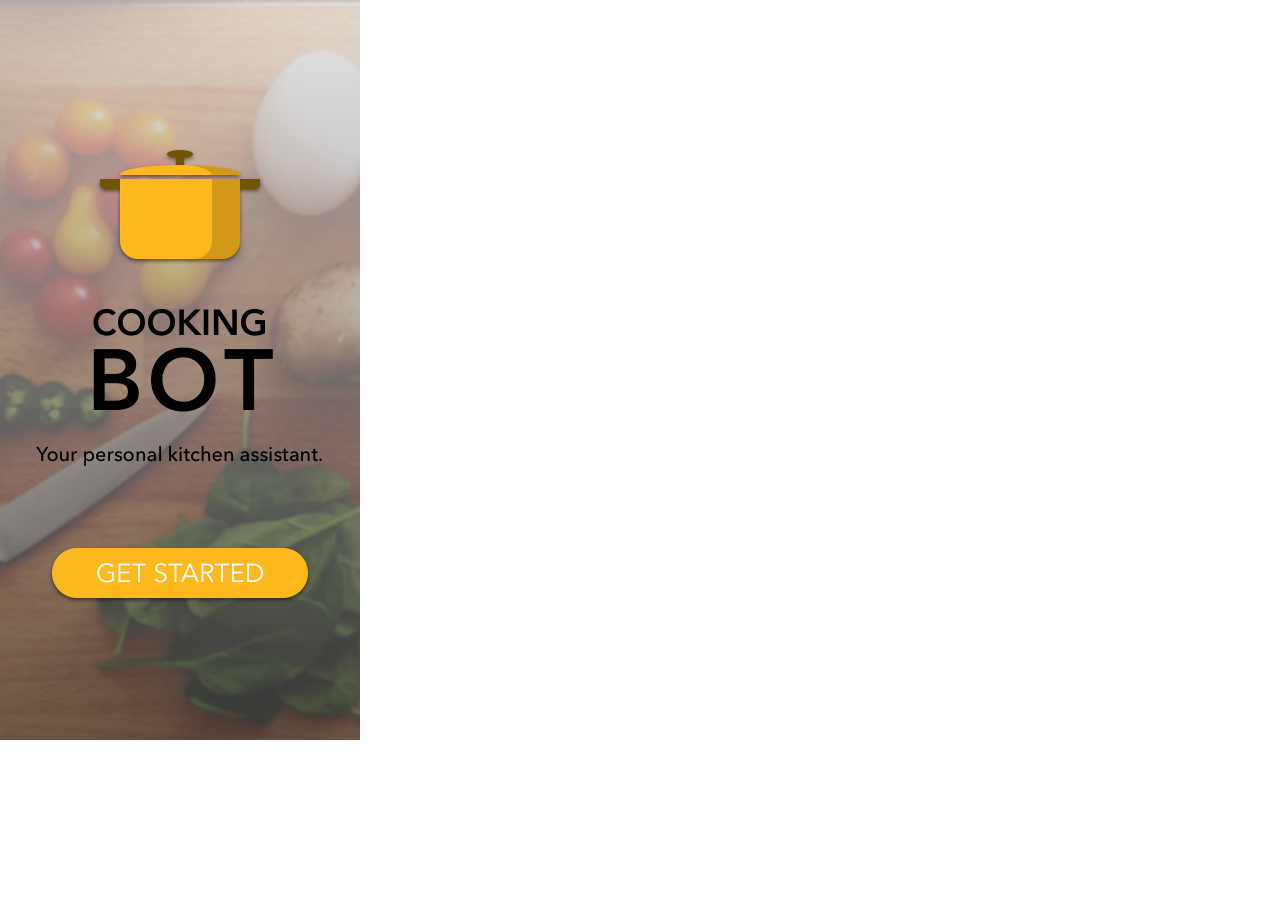
==== index.html @ 0295850c "nr2" ====
<html>
	<head>
		<link href='css/styles.css' rel='stylesheet'>
	</head>
	<body>
		<div class="contentSplashscreen">
            <div class="paddingSplashscreen">
                <a href="pages/chat.html"><div class="button" style="height: 50px;"></div></a>
            </div>
        </div>
	</body>
</html>
---- css/styles.css ----
body {
    margin: 0px;
}

.contentSplashscreen {
    width: 360px;
    height: 740px;
    background-image: url("../images/Splashscreen.png");
    background-size: 360px, 740px;
}

.paddingSplashscreen {
    padding-top: 550px;
    margin-left: 50px;
    margin-right: 50px;
}

.contentChat{
    width: 360px;
    height: 60px;
    background-size: 360px, 740px;
}

.chat {
    position: fixed;
    width: 360px;
    height: 600px;
}

.paddingChat {
    padding-top: 10px;
    padding-left: 310px;
    background-image: url("../images/Header.png");
    background-size: 360px, auto;
}

.contentProfile {
    width: 360px;
    height: 795px;
    background-image: url("../images/Profile.png");
    background-size: 360px, 740px;
}

.paddingProfileBack {
    padding-top: 10px;
    padding-left: 310px;
}

.paddingProfileFridge {
    padding-top: 675px;
}

.contentFridge {
   width: 360px;
    height: 1522px;
    background-image: url("../images/Fridge.png");
    background-size: 360px, 740px;    
}
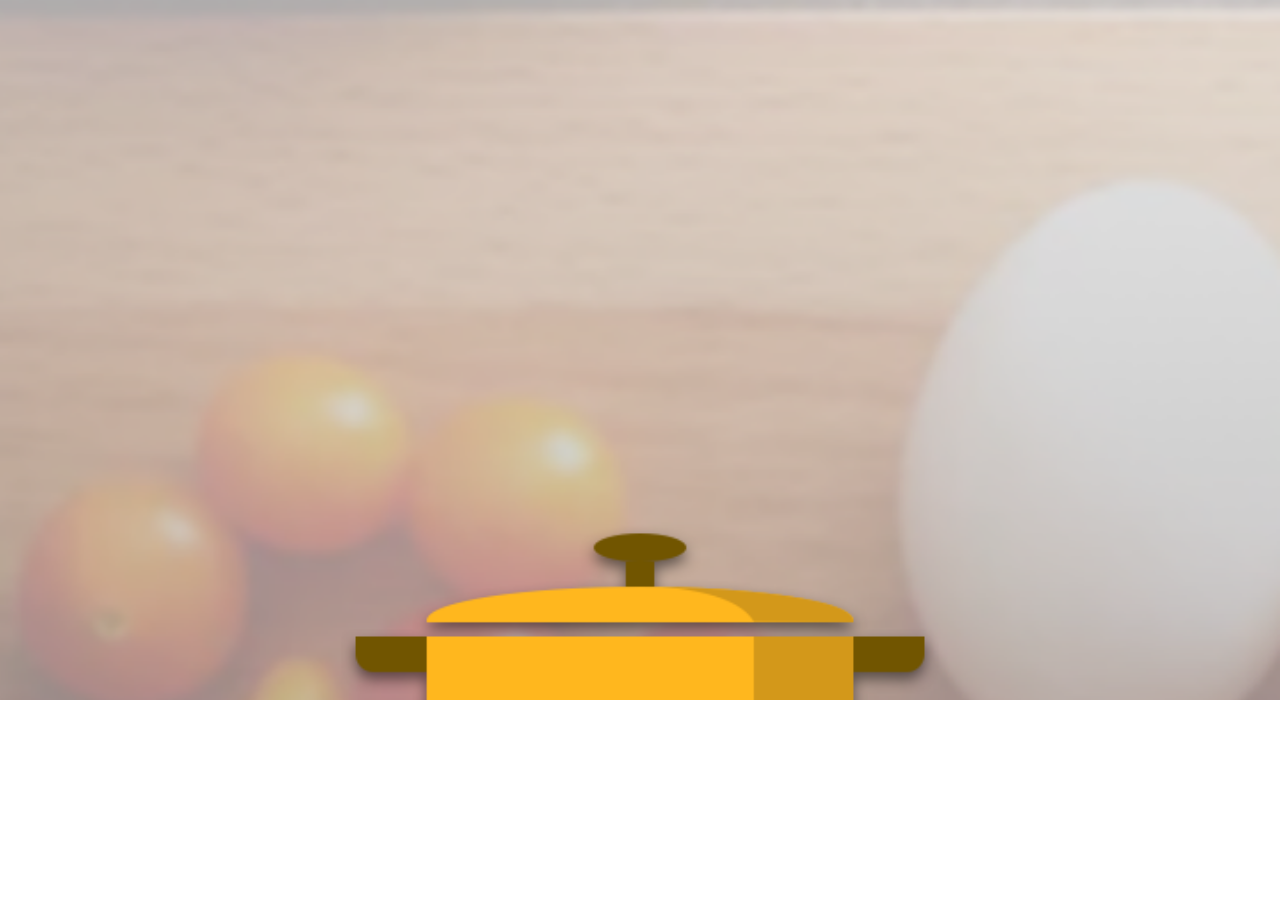
==== commit 1eaba40e: "23.01. 1" ====
--- a/index.html
+++ b/index.html
@@ -5,7 +5,7 @@
 	<body>
 		<div class="contentSplashscreen">
             <div class="paddingSplashscreen">
-                <a href="pages/chat.html"><div class="button" style="height: 50px;"></div></a>
+                <a href="pages/chat.html"><div class="button" style="height: 60px;"></div></a>
             </div>
         </div>
 	</body>
--- a/css/styles.css
+++ b/css/styles.css
@@ -3,14 +3,14 @@
 }
 
 .contentSplashscreen {
-    width: 360px;
-    height: 740px;
+    width: 100%;
+    height: 700px;
     background-image: url("../images/Splashscreen.png");
-    background-size: 360px, 740px;
+    background-size: cover;
 }
 
 .paddingSplashscreen {
-    padding-top: 550px;
+    padding-top: 620px;
     margin-left: 50px;
     margin-right: 50px;
 }
@@ -21,24 +21,18 @@
     background-size: 360px, 740px;
 }
 
-.chat {
-    position: fixed;
-    width: 360px;
-    height: 600px;
-}
-
 .paddingChat {
     padding-top: 10px;
     padding-left: 310px;
     background-image: url("../images/Header.png");
-    background-size: 360px, auto;
+    background-size: cover;
 }
 
 .contentProfile {
-    width: 360px;
-    height: 795px;
+    width: 100%;
+    height: 1220px;
     background-image: url("../images/Profile.png");
-    background-size: 360px, 740px;
+    background-size: cover;
 }
 
 .paddingProfileBack {
@@ -47,12 +41,12 @@
 }
 
 .paddingProfileFridge {
-    padding-top: 675px;
+    padding-top: 1055px;
 }
 
 .contentFridge {
-   width: 360px;
-    height: 1522px;
+   width: 100%;
+    height: 2015px;
     background-image: url("../images/Fridge.png");
-    background-size: 360px, 740px;    
+    background-size: cover;    
 }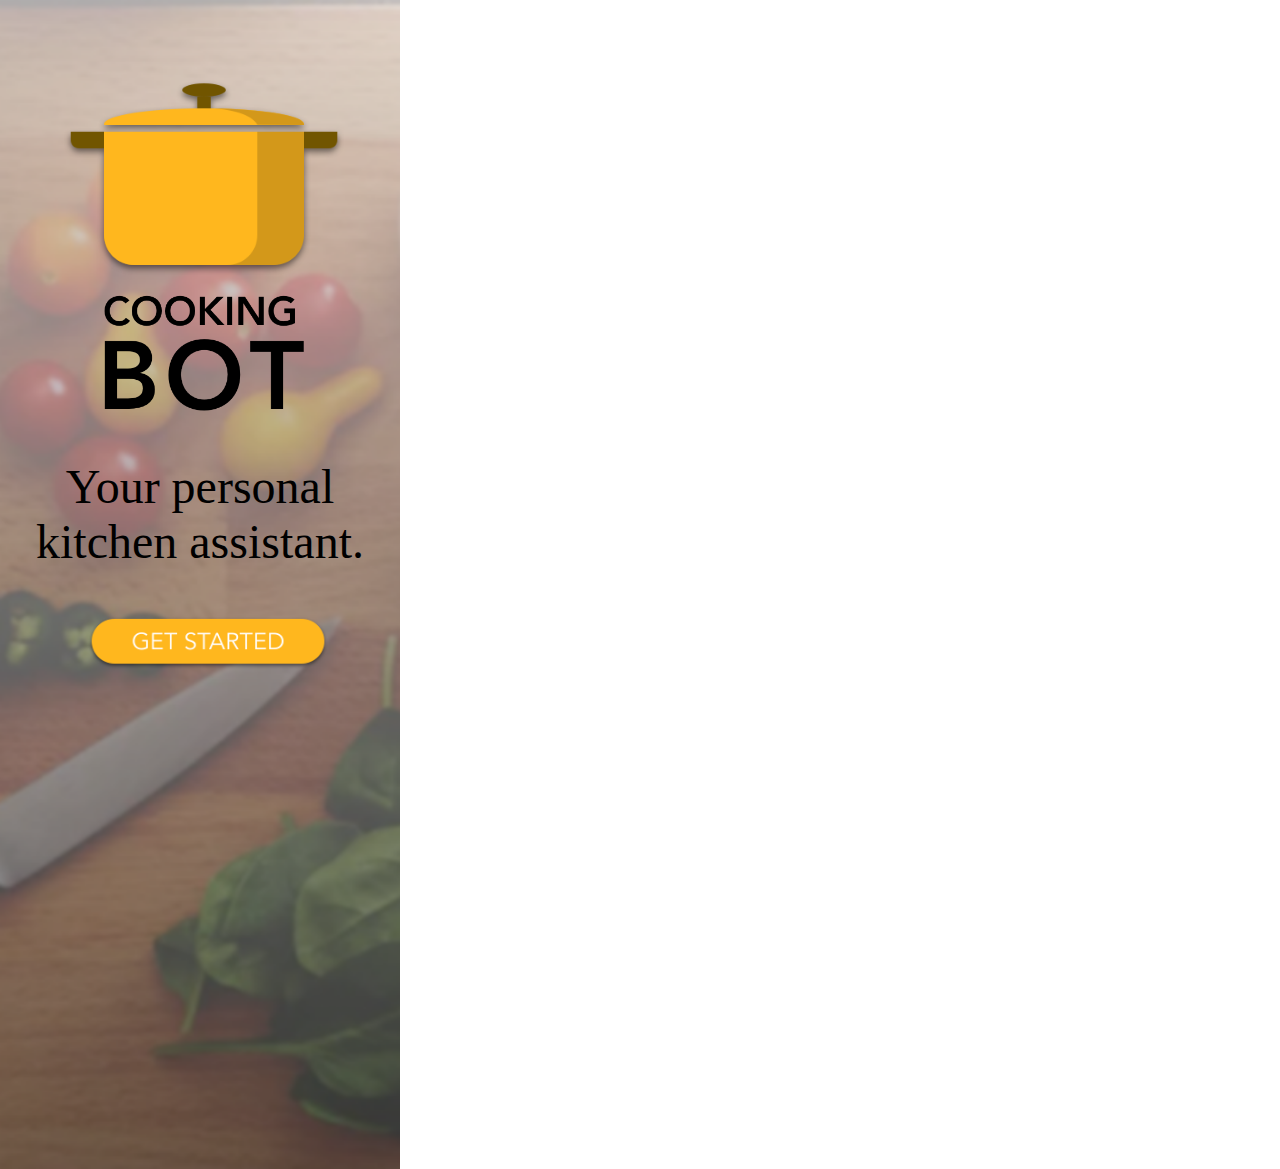
==== commit a08c7f0c: "12" ====
--- a/index.html
+++ b/index.html
@@ -1,12 +1,24 @@
 <html>
-	<head>
-		<link href='css/styles.css' rel='stylesheet'>
-	</head>
-	<body>
-		<div class="contentSplashscreen">
-            <div class="paddingSplashscreen">
-                <a href="pages/chat.html"><div class="button" style="height: 60px;"></div></a>
+    <head>
+        <link rel="shortcut icon" type="image/x-icon" href="favicon.ico">
+        <link href='css/style.css' rel='stylesheet'>
+
+    </head>
+    
+    <body class="splashscreen" style="max-width: 400px;">
+        <div class="contentIndex">
+            <div>
+                <img src="images/pot.png" style="width: 70%; padding-left: 16%; padding-top: 20%;">
             </div>
+            <div>
+                <img src="images/title.png" style="width: 50%; margin-left: 26%; margin-top: 5%;">
+            </div>
+            <div>
+                <p>Your personal kitchen assistant.</p>
+            </div>
+            <div>
+                <a href="pages/chat.html"><img src="images/button.png" style="margin-left: 22%;" width="60%"></a>
         </div>
-	</body>
+    </div>
+    </body>
 </html>--- a/css/style.css
+++ b/css/style.css
@@ -0,0 +1,30 @@
+body {
+    margin: 0px;
+}
+
+.splashscreen {
+    overflow-y:hidden;;
+}
+
+.contentIndex {
+    background: url(../images/splashBG.png);
+    background-size: cover;
+    padding-bottom: 500px;
+}
+
+p {
+    font-family: AvenirNext-Medium;
+    font-size:48px;
+    color:#000000;
+    text-align:center;
+}
+
+.header {
+    background-color: #FFB71E;
+    height: 11%;
+}
+
+.contentProfile {
+    background: url(../images/profileBG.png);
+    background-size: contain;
+}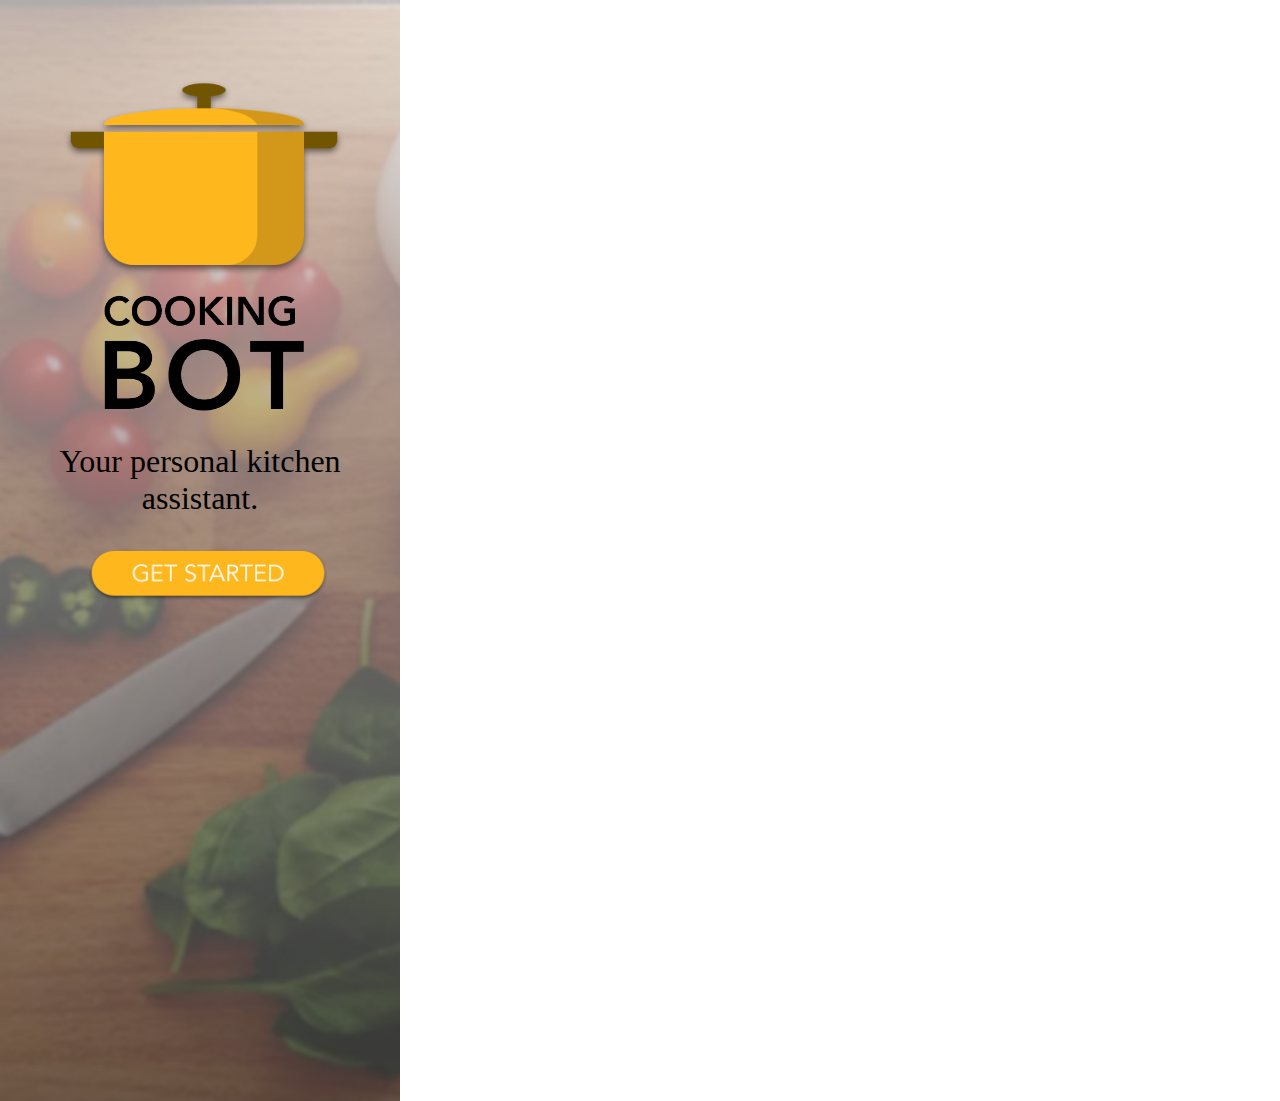
==== commit 74d90167: "new" ====
--- a/index.html
+++ b/index.html
@@ -5,7 +5,7 @@
 
     </head>
     
-    <body class="splashscreen" style="max-width: 400px;">
+    <body class="splashscreen" style="max-width: 400px; max-height: 800px;">
         <div class="contentIndex">
             <div>
                 <img src="images/pot.png" style="width: 70%; padding-left: 16%; padding-top: 20%;">
--- a/css/style.css
+++ b/css/style.css
@@ -14,7 +14,7 @@
 
 p {
     font-family: AvenirNext-Medium;
-    font-size:48px;
+    font-size:32px;
     color:#000000;
     text-align:center;
 }
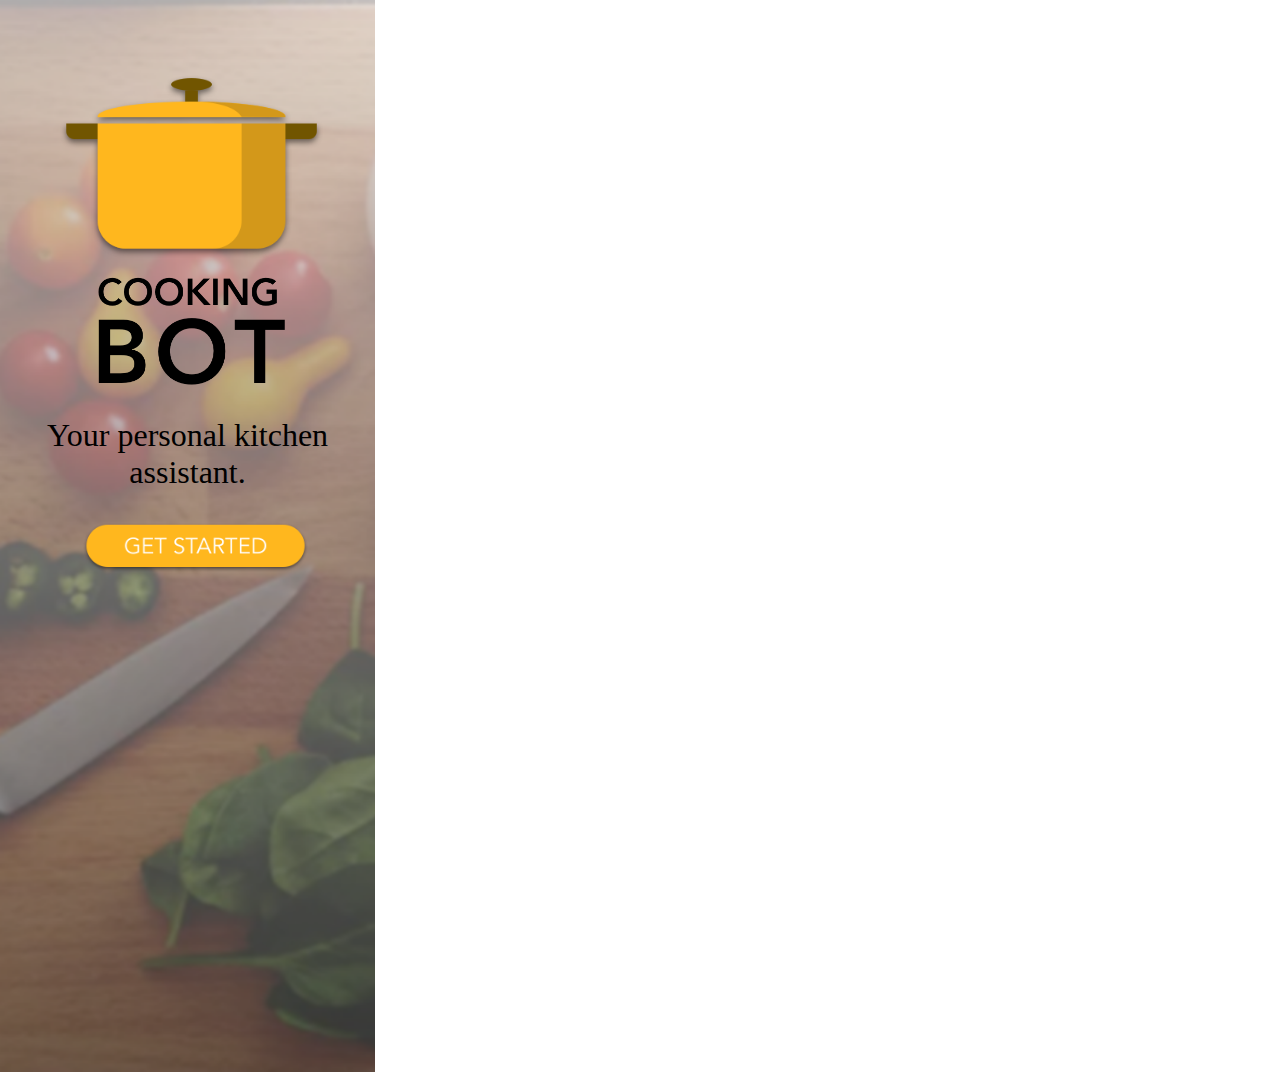
==== commit 4f0a9ae9: "newnew" ====
--- a/index.html
+++ b/index.html
@@ -5,7 +5,7 @@
 
     </head>
     
-    <body class="splashscreen" style="max-width: 400px; max-height: 800px;">
+    <body class="splashscreen" style="max-width: 375px;">
         <div class="contentIndex">
             <div>
                 <img src="images/pot.png" style="width: 70%; padding-left: 16%; padding-top: 20%;">
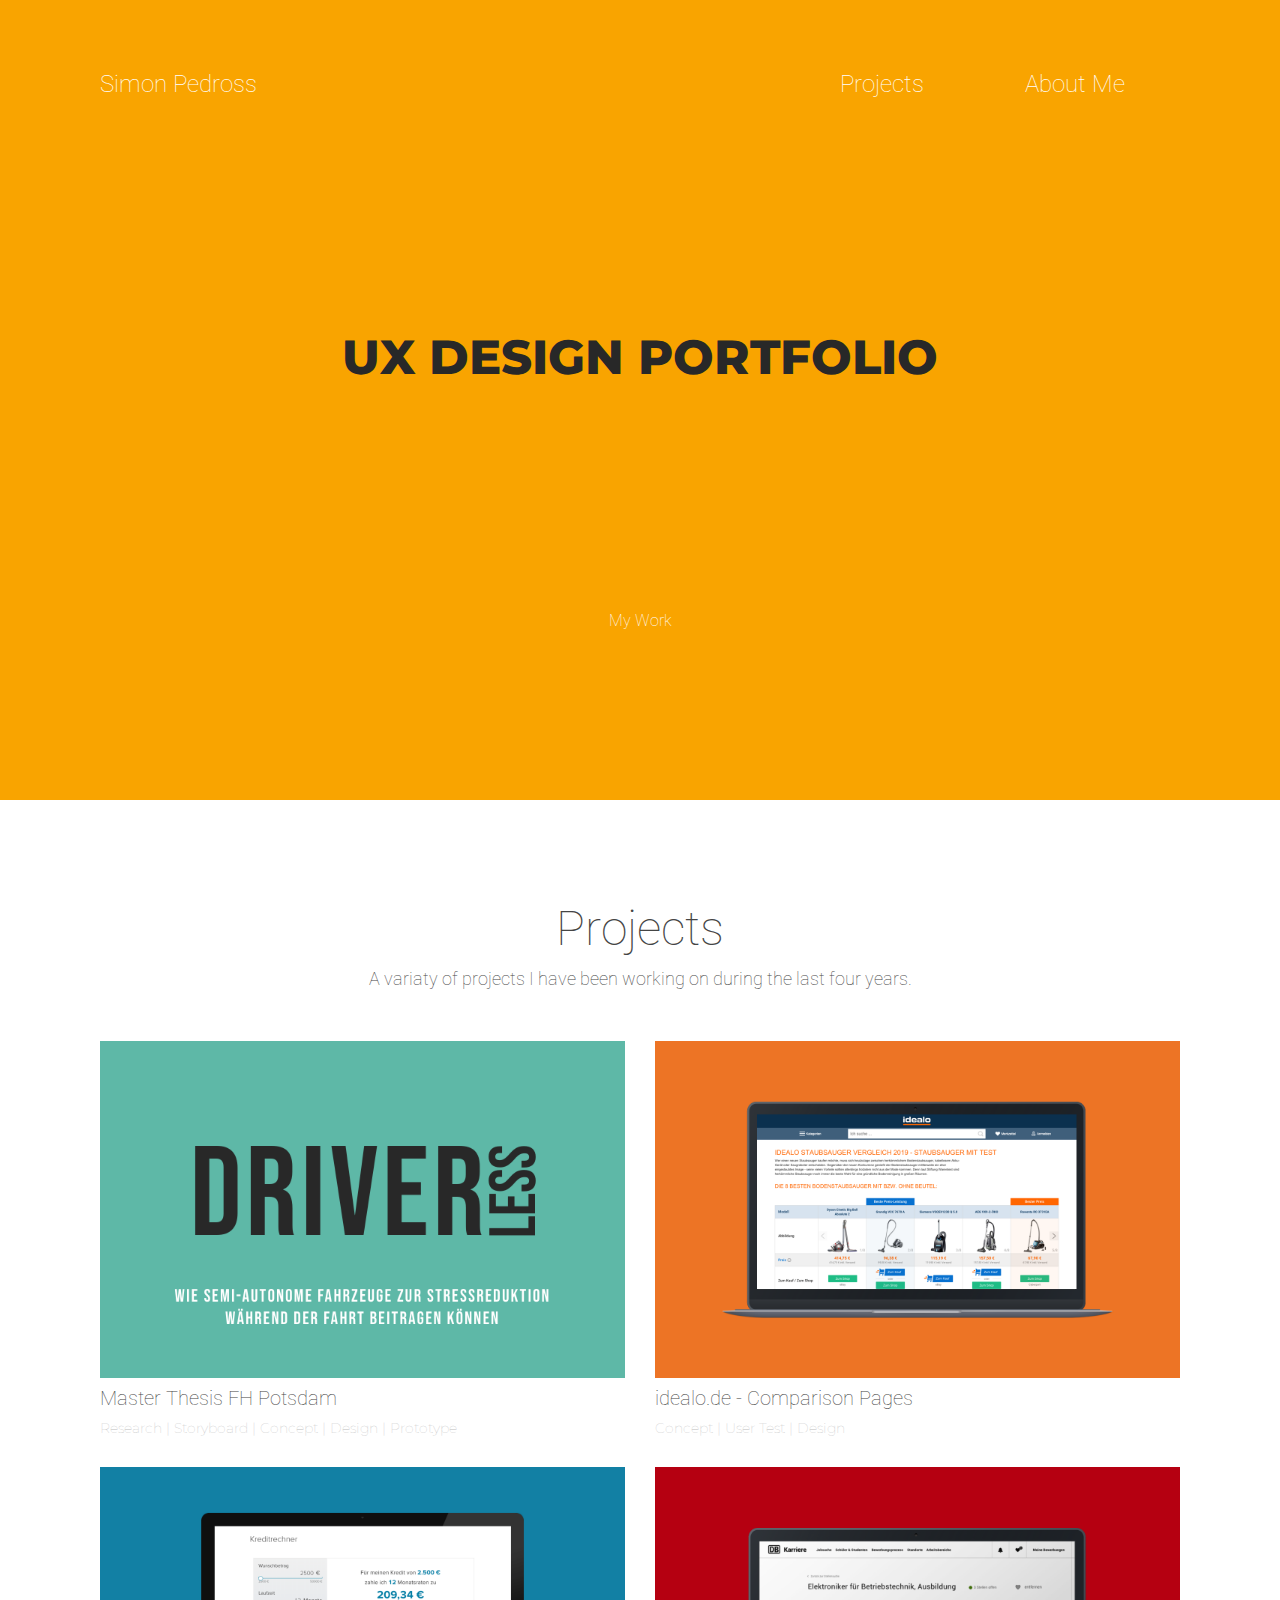
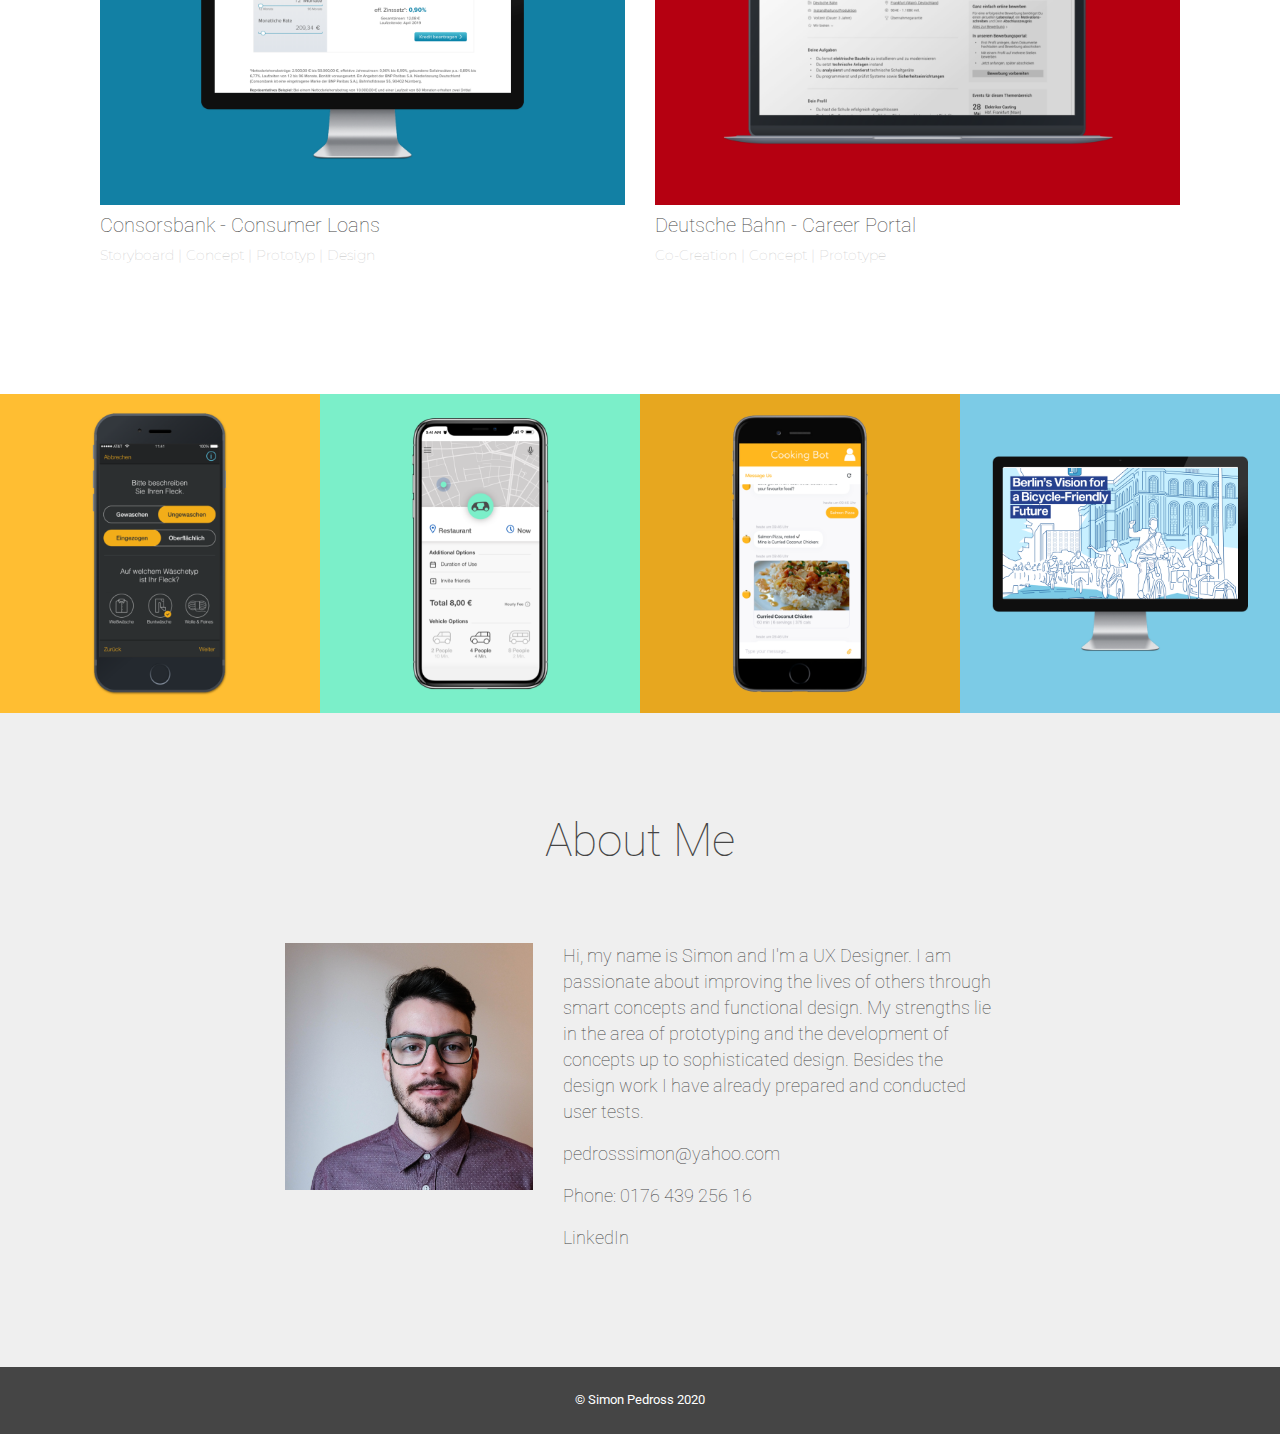
==== commit 61e9be1d: "newPortfolio" ====
--- a/index.html
+++ b/index.html
@@ -1,24 +1,181 @@
-<html>
-    <head>
-        <link rel="shortcut icon" type="image/x-icon" href="favicon.ico">
-        <link href='css/style.css' rel='stylesheet'>
+<!DOCTYPE html>
+<html lang="en">
 
-    </head>
+<head>
+
+  <meta charset="utf-8">
+  <meta name="viewport" content="width=device-width, initial-scale=1, shrink-to-fit=no">
+  <meta name="description" content="">
+  <meta name="author" content="">
+
+  <title>Simon Pedross - UX Portfolio</title>
+
+  <!-- Bootstrap Core CSS -->
+  <link href="vendor/bootstrap/css/bootstrap.min.css" rel="stylesheet">
+
+  <!-- Custom Fonts -->
+  <link href="https://fonts.googleapis.com/css?family=Roboto:100&display=swap" rel="stylesheet">
+  <link href="https://fonts.googleapis.com/css2?family=Cormorant+Garamond&family=Montserrat:wght@400;800&display=swap" rel="stylesheet">
+  <link href="vendor/fontawesome-free/css/all.min.css" rel="stylesheet" type="text/css">
+  <link href="vendor/simple-line-icons/css/simple-line-icons.css" rel="stylesheet">
+
+  <!-- Custom CSS -->
+  <link href="css/stylish-portfolio.min.css" rel="stylesheet">
     
-    <body class="splashscreen" style="max-width: 375px;">
-        <div class="contentIndex">
-            <div>
-                <img src="images/pot.png" style="width: 70%; padding-left: 16%; padding-top: 20%;">
+  <link href="css/myStyle.css" rel="stylesheet">
+</head>
+
+<body id="page-top">
+
+  <!-- Header -->
+  <header>
+      <div class="container">
+          <div class="header_container">
+              <div class="row" style="padding-top: 70px;">
+                  <div class="col-lg-3">
+                      <h4>Simon Pedross</h4>
+                  </div>
+                  <div class="col-lg-5"></div>
+                  <div class="col-lg-2">
+                    <h4><a class="scrollTo js-scroll-trigger" href="#portfolio">Projects</a></h4>
+                  </div>
+                  <div class="col-lg-2">
+                    <h4><a class="scrollTo js-scroll-trigger" href="#aboutme">About Me</a></h4>
+                  </div>
+              </div>
+              <div class="row">
+                <div class="col-lg-12" style="padding-top: 20%;">
+                  <h1>UX DESIGN PORT&shy;FOLIO</h1>
+                </div>
+              </div>
+              <div class="row">
+                <div class="col-lg-12" style="padding-top: 20%; text-align: center;">
+                  <a class="scrollTo js-scroll-trigger" href="#portfolio" style="font-family: 'Roboto';">My Work</a>
+                </div>
+              </div>
             </div>
-            <div>
-                <img src="images/title.png" style="width: 50%; margin-left: 26%; margin-top: 5%;">
+        </div>
+  </header>
+
+  <!-- Portfolio -->
+  <section id="portfolio">
+    <div class="container">
+      <div class="content-section-heading text-center">
+          <div class="col-lg-12" style="padding-bottom: 3%;">
+            <h2>Projects</h2>
+              <p>A variaty of projects I have been working on during the last four years.</p>
+          </div>
+      </div>
+      <div class="row">
+          <div class="col-lg-6">
+          <a class="portfolio-item" href="pages/master.html">
+            <img class="img-fluid" src="img/fhp_tile.png" alt="">
+          </a>
+            <span class="caption-content">
+                <h3>Master Thesis FH Potsdam</h3>
+                <p class="subtitle">Research | Storyboard | Concept | Design | Prototype</p>
+              </span>
+        </div>
+        <div class="col-lg-6">
+          <a class="portfolio-item" href="pages/idealo.html">
+            <img class="img-fluid" src="img/idealo_tile.png" alt="">
+          </a>
+            <span class="caption-content">
+                <h3>idealo.de - Comparison Pages</h3>
+                <p class="subtitle">Concept | User Test | Design</p>
+              </span>
+        </div>
+        <div class="col-lg-6">
+          <a class="portfolio-item" href="pages/consorsbank.html">
+            <img class="img-fluid" src="img/cb_tile.png" alt="">
+          </a>
+            <span class="caption-content">
+                <h3>Consorsbank - Consumer Loans</h3>
+                <p class="subtitle">Storyboard | Concept | Prototyp | Design</p>
+              </span>
+        </div>
+        <div class="col-lg-6">
+          <a class="portfolio-item" href="pages/db.html">
+            <img class="img-fluid" src="img/db_tile.png" alt="">
+          </a>
+            <span class="caption-content">
+                <h3>Deutsche Bahn - Career Portal</h3>
+                <p class="subtitle">Co-Creation | Concept | Prototype</p>
+              </span>
+        </div>
+      </div>
+    </div>
+        </section>
+    <section>
+      <div class="row" style="padding-top: 100px;">
+        <div class="col-sm-3" style="padding: 0px;">
+            <img src="img/old_project_2.png" width="100%">    
+        </div>
+        <div class="col-sm-3" style="padding: 0px;">
+            <img src="img/old_project_1.png" width="100%">    
+        </div> 
+        <div class="col-sm-3" style="padding: 0px;">
+            <img src="img/old_project_3.png" width="100%">    
+        </div> 
+        <div class="col-sm-3" style="padding: 0px;">
+            <img src="img/old_project_4.png" width="100%">    
+        </div> 
+    </div>
+  </section>
+
+  <!-- About Me -->
+  <section id="aboutme">
+    <div class="container">
+        <div class="row">
+            <div class="col-lg-12" style="padding-bottom: 6%;">
+            <h2>About Me</h2>
             </div>
-            <div>
-                <p>Your personal kitchen assistant.</p>
+        </div>
+        <div class="row">
+            <div class="col-lg-2"></div>
+            <div class="col-lg-3">
+                <img src="img/simon_pedross.jpg" width="100%" style="margin-bottom: 20px;">
             </div>
-            <div>
-                <a href="pages/chat.html"><img src="images/button.png" style="margin-left: 22%;" width="60%"></a>
+            <div class="col-lg-5">
+                <p>Hi, my name is Simon and I'm a UX Designer. I am passionate about improving the lives of others through smart concepts and functional design. My strengths lie in the area of prototyping and the development of concepts up to sophisticated design. Besides the design work I have already prepared and conducted user tests.</p>
+                <a href=mailto:pedrosssimon@yahoo.com><p>pedrosssimon@yahoo.com</p></a>
+                <p>Phone: 0176 439 256 16</p>
+                <a href="https://www.linkedin.com/in/simon-pedross-124004177/"><p>LinkedIn</p></a>
+            </div>
+            <div class="col-lg-2"></div>
         </div>
     </div>
-    </body>
-</html>+  </section>
+
+  <!-- Footer -->
+  <footer class="text-center" id="footer">
+    <div class="container">
+      <p class="small">&copy; Simon Pedross 2020</p>
+    </div>
+  </footer>
+
+  <!-- Scroll to Top Button-->
+  <a class="scroll-to-top rounded js-scroll-trigger" href="#page-top">
+    <i class="fas fa-angle-up"></i>
+  </a>
+    <script>
+    $('.scrollTo').click(function(){
+    $('html, body').animate({
+        scrollTop: $( $(this).attr('href') ).offset().top
+    }, 500);
+    return false;
+    });</script>
+
+  <!-- Bootstrap core JavaScript -->
+  <script src="vendor/jquery/jquery.min.js"></script>
+  <script src="vendor/bootstrap/js/bootstrap.bundle.min.js"></script>
+
+  <!-- Plugin JavaScript -->
+  <script src="vendor/jquery-easing/jquery.easing.min.js"></script>
+
+  <!-- Custom scripts for this template -->
+  <script src="js/stylish-portfolio.min.js"></script>
+
+</body>
+
+</html>
--- a/vendor/fontawesome-free/css/all.min.css
+++ b/vendor/fontawesome-free/css/all.min.css
@@ -0,0 +1,5 @@
+/*!
+ * Font Awesome Free 5.10.2 by @fontawesome - https://fontawesome.com
+ * License - https://fontawesome.com/license/free (Icons: CC BY 4.0, Fonts: SIL OFL 1.1, Code: MIT License)
+ */
+.fa,.fab,.fad,.fal,.far,.fas{-moz-osx-font-smoothing:grayscale;-webkit-font-smoothing:antialiased;display:inline-block;font-style:normal;font-variant:normal;text-rendering:auto;line-height:1}.fa-lg{font-size:1.33333em;line-height:.75em;vertical-align:-.0667em}.fa-xs{font-size:.75em}.fa-sm{font-size:.875em}.fa-1x{font-size:1em}.fa-2x{font-size:2em}.fa-3x{font-size:3em}.fa-4x{font-size:4em}.fa-5x{font-size:5em}.fa-6x{font-size:6em}.fa-7x{font-size:7em}.fa-8x{font-size:8em}.fa-9x{font-size:9em}.fa-10x{font-size:10em}.fa-fw{text-align:center;width:1.25em}.fa-ul{list-style-type:none;margin-left:2.5em;padding-left:0}.fa-ul>li{position:relative}.fa-li{left:-2em;position:absolute;text-align:center;width:2em;line-height:inherit}.fa-border{border:.08em solid #eee;border-radius:.1em;padding:.2em .25em .15em}.fa-pull-left{float:left}.fa-pull-right{float:right}.fa.fa-pull-left,.fab.fa-pull-left,.fal.fa-pull-left,.far.fa-pull-left,.fas.fa-pull-left{margin-right:.3em}.fa.fa-pull-right,.fab.fa-pull-right,.fal.fa-pull-right,.far.fa-pull-right,.fas.fa-pull-right{margin-left:.3em}.fa-spin{-webkit-animation:fa-spin 2s linear infinite;animation:fa-spin 2s linear infinite}.fa-pulse{-webkit-animation:fa-spin 1s steps(8) infinite;animation:fa-spin 1s steps(8) infinite}@-webkit-keyframes fa-spin{0%{-webkit-transform:rotate(0deg);transform:rotate(0deg)}to{-webkit-transform:rotate(1turn);transform:rotate(1turn)}}@keyframes fa-spin{0%{-webkit-transform:rotate(0deg);transform:rotate(0deg)}to{-webkit-transform:rotate(1turn);transform:rotate(1turn)}}.fa-rotate-90{-ms-filter:"progid:DXImageTransform.Microsoft.BasicImage(rotation=1)";-webkit-transform:rotate(90deg);transform:rotate(90deg)}.fa-rotate-180{-ms-filter:"progid:DXImageTransform.Microsoft.BasicImage(rotation=2)";-webkit-transform:rotate(180deg);transform:rotate(180deg)}.fa-rotate-270{-ms-filter:"progid:DXImageTransform.Microsoft.BasicImage(rotation=3)";-webkit-transform:rotate(270deg);transform:rotate(270deg)}.fa-flip-horizontal{-ms-filter:"progid:DXImageTransform.Microsoft.BasicImage(rotation=0, mirror=1)";-webkit-transform:scaleX(-1);transform:scaleX(-1)}.fa-flip-vertical{-webkit-transform:scaleY(-1);transform:scaleY(-1)}.fa-flip-both,.fa-flip-horizontal.fa-flip-vertical,.fa-flip-vertical{-ms-filter:"progid:DXImageTransform.Microsoft.BasicImage(rotation=2, mirror=1)"}.fa-flip-both,.fa-flip-horizontal.fa-flip-vertical{-webkit-transform:scale(-1);transform:scale(-1)}:root .fa-flip-both,:root .fa-flip-horizontal,:root .fa-flip-vertical,:root .fa-rotate-90,:root .fa-rotate-180,:root .fa-rotate-270{-webkit-filter:none;filter:none}.fa-stack{display:inline-block;height:2em;line-height:2em;position:relative;vertical-align:middle;width:2.5em}.fa-stack-1x,.fa-stack-2x{left:0;position:absolute;text-align:center;width:100%}.fa-stack-1x{line-height:inherit}.fa-stack-2x{font-size:2em}.fa-inverse{color:#fff}.fa-500px:before{content:"\f26e"}.fa-accessible-icon:before{content:"\f368"}.fa-accusoft:before{content:"\f369"}.fa-acquisitions-incorporated:before{content:"\f6af"}.fa-ad:before{content:"\f641"}.fa-address-book:before{content:"\f2b9"}.fa-address-card:before{content:"\f2bb"}.fa-adjust:before{content:"\f042"}.fa-adn:before{content:"\f170"}.fa-adobe:before{content:"\f778"}.fa-adversal:before{content:"\f36a"}.fa-affiliatetheme:before{content:"\f36b"}.fa-air-freshener:before{content:"\f5d0"}.fa-airbnb:before{content:"\f834"}.fa-algolia:before{content:"\f36c"}.fa-align-center:before{content:"\f037"}.fa-align-justify:before{content:"\f039"}.fa-align-left:before{content:"\f036"}.fa-align-right:before{content:"\f038"}.fa-alipay:before{content:"\f642"}.fa-allergies:before{content:"\f461"}.fa-amazon:before{content:"\f270"}.fa-amazon-pay:before{content:"\f42c"}.fa-ambulance:before{content:"\f0f9"}.fa-american-sign-language-interpreting:before{content:"\f2a3"}.fa-amilia:before{content:"\f36d"}.fa-anchor:before{content:"\f13d"}.fa-android:before{content:"\f17b"}.fa-angellist:before{content:"\f209"}.fa-angle-double-down:before{content:"\f103"}.fa-angle-double-left:before{content:"\f100"}.fa-angle-double-right:before{content:"\f101"}.fa-angle-double-up:before{content:"\f102"}.fa-angle-down:before{content:"\f107"}.fa-angle-left:before{content:"\f104"}.fa-angle-right:before{content:"\f105"}.fa-angle-up:before{content:"\f106"}.fa-angry:before{content:"\f556"}.fa-angrycreative:before{content:"\f36e"}.fa-angular:before{content:"\f420"}.fa-ankh:before{content:"\f644"}.fa-app-store:before{content:"\f36f"}.fa-app-store-ios:before{content:"\f370"}.fa-apper:before{content:"\f371"}.fa-apple:before{content:"\f179"}.fa-apple-alt:before{content:"\f5d1"}.fa-apple-pay:before{content:"\f415"}.fa-archive:before{content:"\f187"}.fa-archway:before{content:"\f557"}.fa-arrow-alt-circle-down:before{content:"\f358"}.fa-arrow-alt-circle-left:before{content:"\f359"}.fa-arrow-alt-circle-right:before{content:"\f35a"}.fa-arrow-alt-circle-up:before{content:"\f35b"}.fa-arrow-circle-down:before{content:"\f0ab"}.fa-arrow-circle-left:before{content:"\f0a8"}.fa-arrow-circle-right:before{content:"\f0a9"}.fa-arrow-circle-up:before{content:"\f0aa"}.fa-arrow-down:before{content:"\f063"}.fa-arrow-left:before{content:"\f060"}.fa-arrow-right:before{content:"\f061"}.fa-arrow-up:before{content:"\f062"}.fa-arrows-alt:before{content:"\f0b2"}.fa-arrows-alt-h:before{content:"\f337"}.fa-arrows-alt-v:before{content:"\f338"}.fa-artstation:before{content:"\f77a"}.fa-assistive-listening-systems:before{content:"\f2a2"}.fa-asterisk:before{content:"\f069"}.fa-asymmetrik:before{content:"\f372"}.fa-at:before{content:"\f1fa"}.fa-atlas:before{content:"\f558"}.fa-atlassian:before{content:"\f77b"}.fa-atom:before{content:"\f5d2"}.fa-audible:before{content:"\f373"}.fa-audio-description:before{content:"\f29e"}.fa-autoprefixer:before{content:"\f41c"}.fa-avianex:before{content:"\f374"}.fa-aviato:before{content:"\f421"}.fa-award:before{content:"\f559"}.fa-aws:before{content:"\f375"}.fa-baby:before{content:"\f77c"}.fa-baby-carriage:before{content:"\f77d"}.fa-backspace:before{content:"\f55a"}.fa-backward:before{content:"\f04a"}.fa-bacon:before{content:"\f7e5"}.fa-balance-scale:before{content:"\f24e"}.fa-balance-scale-left:before{content:"\f515"}.fa-balance-scale-right:before{content:"\f516"}.fa-ban:before{content:"\f05e"}.fa-band-aid:before{content:"\f462"}.fa-bandcamp:before{content:"\f2d5"}.fa-barcode:before{content:"\f02a"}.fa-bars:before{content:"\f0c9"}.fa-baseball-ball:before{content:"\f433"}.fa-basketball-ball:before{content:"\f434"}.fa-bath:before{content:"\f2cd"}.fa-battery-empty:before{content:"\f244"}.fa-battery-full:before{content:"\f240"}.fa-battery-half:before{content:"\f242"}.fa-battery-quarter:before{content:"\f243"}.fa-battery-three-quarters:before{content:"\f241"}.fa-battle-net:before{content:"\f835"}.fa-bed:before{content:"\f236"}.fa-beer:before{content:"\f0fc"}.fa-behance:before{content:"\f1b4"}.fa-behance-square:before{content:"\f1b5"}.fa-bell:before{content:"\f0f3"}.fa-bell-slash:before{content:"\f1f6"}.fa-bezier-curve:before{content:"\f55b"}.fa-bible:before{content:"\f647"}.fa-bicycle:before{content:"\f206"}.fa-biking:before{content:"\f84a"}.fa-bimobject:before{content:"\f378"}.fa-binoculars:before{content:"\f1e5"}.fa-biohazard:before{content:"\f780"}.fa-birthday-cake:before{content:"\f1fd"}.fa-bitbucket:before{content:"\f171"}.fa-bitcoin:before{content:"\f379"}.fa-bity:before{content:"\f37a"}.fa-black-tie:before{content:"\f27e"}.fa-blackberry:before{content:"\f37b"}.fa-blender:before{content:"\f517"}.fa-blender-phone:before{content:"\f6b6"}.fa-blind:before{content:"\f29d"}.fa-blog:before{content:"\f781"}.fa-blogger:before{content:"\f37c"}.fa-blogger-b:before{content:"\f37d"}.fa-bluetooth:before{content:"\f293"}.fa-bluetooth-b:before{content:"\f294"}.fa-bold:before{content:"\f032"}.fa-bolt:before{content:"\f0e7"}.fa-bomb:before{content:"\f1e2"}.fa-bone:before{content:"\f5d7"}.fa-bong:before{content:"\f55c"}.fa-book:before{content:"\f02d"}.fa-book-dead:before{content:"\f6b7"}.fa-book-medical:before{content:"\f7e6"}.fa-book-open:before{content:"\f518"}.fa-book-reader:before{content:"\f5da"}.fa-bookmark:before{content:"\f02e"}.fa-bootstrap:before{content:"\f836"}.fa-border-all:before{content:"\f84c"}.fa-border-none:before{content:"\f850"}.fa-border-style:before{content:"\f853"}.fa-bowling-ball:before{content:"\f436"}.fa-box:before{content:"\f466"}.fa-box-open:before{content:"\f49e"}.fa-boxes:before{content:"\f468"}.fa-braille:before{content:"\f2a1"}.fa-brain:before{content:"\f5dc"}.fa-bread-slice:before{content:"\f7ec"}.fa-briefcase:before{content:"\f0b1"}.fa-briefcase-medical:before{content:"\f469"}.fa-broadcast-tower:before{content:"\f519"}.fa-broom:before{content:"\f51a"}.fa-brush:before{content:"\f55d"}.fa-btc:before{content:"\f15a"}.fa-buffer:before{content:"\f837"}.fa-bug:before{content:"\f188"}.fa-building:before{content:"\f1ad"}.fa-bullhorn:before{content:"\f0a1"}.fa-bullseye:before{content:"\f140"}.fa-burn:before{content:"\f46a"}.fa-buromobelexperte:before{content:"\f37f"}.fa-bus:before{content:"\f207"}.fa-bus-alt:before{content:"\f55e"}.fa-business-time:before{content:"\f64a"}.fa-buysellads:before{content:"\f20d"}.fa-calculator:before{content:"\f1ec"}.fa-calendar:before{content:"\f133"}.fa-calendar-alt:before{content:"\f073"}.fa-calendar-check:before{content:"\f274"}.fa-calendar-day:before{content:"\f783"}.fa-calendar-minus:before{content:"\f272"}.fa-calendar-plus:before{content:"\f271"}.fa-calendar-times:before{content:"\f273"}.fa-calendar-week:before{content:"\f784"}.fa-camera:before{content:"\f030"}.fa-camera-retro:before{content:"\f083"}.fa-campground:before{content:"\f6bb"}.fa-canadian-maple-leaf:before{content:"\f785"}.fa-candy-cane:before{content:"\f786"}.fa-cannabis:before{content:"\f55f"}.fa-capsules:before{content:"\f46b"}.fa-car:before{content:"\f1b9"}.fa-car-alt:before{content:"\f5de"}.fa-car-battery:before{content:"\f5df"}.fa-car-crash:before{content:"\f5e1"}.fa-car-side:before{content:"\f5e4"}.fa-caret-down:before{content:"\f0d7"}.fa-caret-left:before{content:"\f0d9"}.fa-caret-right:before{content:"\f0da"}.fa-caret-square-down:before{content:"\f150"}.fa-caret-square-left:before{content:"\f191"}.fa-caret-square-right:before{content:"\f152"}.fa-caret-square-up:before{content:"\f151"}.fa-caret-up:before{content:"\f0d8"}.fa-carrot:before{content:"\f787"}.fa-cart-arrow-down:before{content:"\f218"}.fa-cart-plus:before{content:"\f217"}.fa-cash-register:before{content:"\f788"}.fa-cat:before{content:"\f6be"}.fa-cc-amazon-pay:before{content:"\f42d"}.fa-cc-amex:before{content:"\f1f3"}.fa-cc-apple-pay:before{content:"\f416"}.fa-cc-diners-club:before{content:"\f24c"}.fa-cc-discover:before{content:"\f1f2"}.fa-cc-jcb:before{content:"\f24b"}.fa-cc-mastercard:before{content:"\f1f1"}.fa-cc-paypal:before{content:"\f1f4"}.fa-cc-stripe:before{content:"\f1f5"}.fa-cc-visa:before{content:"\f1f0"}.fa-centercode:before{content:"\f380"}.fa-centos:before{content:"\f789"}.fa-certificate:before{content:"\f0a3"}.fa-chair:before{content:"\f6c0"}.fa-chalkboard:before{content:"\f51b"}.fa-chalkboard-teacher:before{content:"\f51c"}.fa-charging-station:before{content:"\f5e7"}.fa-chart-area:before{content:"\f1fe"}.fa-chart-bar:before{content:"\f080"}.fa-chart-line:before{content:"\f201"}.fa-chart-pie:before{content:"\f200"}.fa-check:before{content:"\f00c"}.fa-check-circle:before{content:"\f058"}.fa-check-double:before{content:"\f560"}.fa-check-square:before{content:"\f14a"}.fa-cheese:before{content:"\f7ef"}.fa-chess:before{content:"\f439"}.fa-chess-bishop:before{content:"\f43a"}.fa-chess-board:before{content:"\f43c"}.fa-chess-king:before{content:"\f43f"}.fa-chess-knight:before{content:"\f441"}.fa-chess-pawn:before{content:"\f443"}.fa-chess-queen:before{content:"\f445"}.fa-chess-rook:before{content:"\f447"}.fa-chevron-circle-down:before{content:"\f13a"}.fa-chevron-circle-left:before{content:"\f137"}.fa-chevron-circle-right:before{content:"\f138"}.fa-chevron-circle-up:before{content:"\f139"}.fa-chevron-down:before{content:"\f078"}.fa-chevron-left:before{content:"\f053"}.fa-chevron-right:before{content:"\f054"}.fa-chevron-up:before{content:"\f077"}.fa-child:before{content:"\f1ae"}.fa-chrome:before{content:"\f268"}.fa-chromecast:before{content:"\f838"}.fa-church:before{content:"\f51d"}.fa-circle:before{content:"\f111"}.fa-circle-notch:before{content:"\f1ce"}.fa-city:before{content:"\f64f"}.fa-clinic-medical:before{content:"\f7f2"}.fa-clipboard:before{content:"\f328"}.fa-clipboard-check:before{content:"\f46c"}.fa-clipboard-list:before{content:"\f46d"}.fa-clock:before{content:"\f017"}.fa-clone:before{content:"\f24d"}.fa-closed-captioning:before{content:"\f20a"}.fa-cloud:before{content:"\f0c2"}.fa-cloud-download-alt:before{content:"\f381"}.fa-cloud-meatball:before{content:"\f73b"}.fa-cloud-moon:before{content:"\f6c3"}.fa-cloud-moon-rain:before{content:"\f73c"}.fa-cloud-rain:before{content:"\f73d"}.fa-cloud-showers-heavy:before{content:"\f740"}.fa-cloud-sun:before{content:"\f6c4"}.fa-cloud-sun-rain:before{content:"\f743"}.fa-cloud-upload-alt:before{content:"\f382"}.fa-cloudscale:before{content:"\f383"}.fa-cloudsmith:before{content:"\f384"}.fa-cloudversify:before{content:"\f385"}.fa-cocktail:before{content:"\f561"}.fa-code:before{content:"\f121"}.fa-code-branch:before{content:"\f126"}.fa-codepen:before{content:"\f1cb"}.fa-codiepie:before{content:"\f284"}.fa-coffee:before{content:"\f0f4"}.fa-cog:before{content:"\f013"}.fa-cogs:before{content:"\f085"}.fa-coins:before{content:"\f51e"}.fa-columns:before{content:"\f0db"}.fa-comment:before{content:"\f075"}.fa-comment-alt:before{content:"\f27a"}.fa-comment-dollar:before{content:"\f651"}.fa-comment-dots:before{content:"\f4ad"}.fa-comment-medical:before{content:"\f7f5"}.fa-comment-slash:before{content:"\f4b3"}.fa-comments:before{content:"\f086"}.fa-comments-dollar:before{content:"\f653"}.fa-compact-disc:before{content:"\f51f"}.fa-compass:before{content:"\f14e"}.fa-compress:before{content:"\f066"}.fa-compress-arrows-alt:before{content:"\f78c"}.fa-concierge-bell:before{content:"\f562"}.fa-confluence:before{content:"\f78d"}.fa-connectdevelop:before{content:"\f20e"}.fa-contao:before{content:"\f26d"}.fa-cookie:before{content:"\f563"}.fa-cookie-bite:before{content:"\f564"}.fa-copy:before{content:"\f0c5"}.fa-copyright:before{content:"\f1f9"}.fa-cotton-bureau:before{content:"\f89e"}.fa-couch:before{content:"\f4b8"}.fa-cpanel:before{content:"\f388"}.fa-creative-commons:before{content:"\f25e"}.fa-creative-commons-by:before{content:"\f4e7"}.fa-creative-commons-nc:before{content:"\f4e8"}.fa-creative-commons-nc-eu:before{content:"\f4e9"}.fa-creative-commons-nc-jp:before{content:"\f4ea"}.fa-creative-commons-nd:before{content:"\f4eb"}.fa-creative-commons-pd:before{content:"\f4ec"}.fa-creative-commons-pd-alt:before{content:"\f4ed"}.fa-creative-commons-remix:before{content:"\f4ee"}.fa-creative-commons-sa:before{content:"\f4ef"}.fa-creative-commons-sampling:before{content:"\f4f0"}.fa-creative-commons-sampling-plus:before{content:"\f4f1"}.fa-creative-commons-share:before{content:"\f4f2"}.fa-creative-commons-zero:before{content:"\f4f3"}.fa-credit-card:before{content:"\f09d"}.fa-critical-role:before{content:"\f6c9"}.fa-crop:before{content:"\f125"}.fa-crop-alt:before{content:"\f565"}.fa-cross:before{content:"\f654"}.fa-crosshairs:before{content:"\f05b"}.fa-crow:before{content:"\f520"}.fa-crown:before{content:"\f521"}.fa-crutch:before{content:"\f7f7"}.fa-css3:before{content:"\f13c"}.fa-css3-alt:before{content:"\f38b"}.fa-cube:before{content:"\f1b2"}.fa-cubes:before{content:"\f1b3"}.fa-cut:before{content:"\f0c4"}.fa-cuttlefish:before{content:"\f38c"}.fa-d-and-d:before{content:"\f38d"}.fa-d-and-d-beyond:before{content:"\f6ca"}.fa-dashcube:before{content:"\f210"}.fa-database:before{content:"\f1c0"}.fa-deaf:before{content:"\f2a4"}.fa-delicious:before{content:"\f1a5"}.fa-democrat:before{content:"\f747"}.fa-deploydog:before{content:"\f38e"}.fa-deskpro:before{content:"\f38f"}.fa-desktop:before{content:"\f108"}.fa-dev:before{content:"\f6cc"}.fa-deviantart:before{content:"\f1bd"}.fa-dharmachakra:before{content:"\f655"}.fa-dhl:before{content:"\f790"}.fa-diagnoses:before{content:"\f470"}.fa-diaspora:before{content:"\f791"}.fa-dice:before{content:"\f522"}.fa-dice-d20:before{content:"\f6cf"}.fa-dice-d6:before{content:"\f6d1"}.fa-dice-five:before{content:"\f523"}.fa-dice-four:before{content:"\f524"}.fa-dice-one:before{content:"\f525"}.fa-dice-six:before{content:"\f526"}.fa-dice-three:before{content:"\f527"}.fa-dice-two:before{content:"\f528"}.fa-digg:before{content:"\f1a6"}.fa-digital-ocean:before{content:"\f391"}.fa-digital-tachograph:before{content:"\f566"}.fa-directions:before{content:"\f5eb"}.fa-discord:before{content:"\f392"}.fa-discourse:before{content:"\f393"}.fa-divide:before{content:"\f529"}.fa-dizzy:before{content:"\f567"}.fa-dna:before{content:"\f471"}.fa-dochub:before{content:"\f394"}.fa-docker:before{content:"\f395"}.fa-dog:before{content:"\f6d3"}.fa-dollar-sign:before{content:"\f155"}.fa-dolly:before{content:"\f472"}.fa-dolly-flatbed:before{content:"\f474"}.fa-donate:before{content:"\f4b9"}.fa-door-closed:before{content:"\f52a"}.fa-door-open:before{content:"\f52b"}.fa-dot-circle:before{content:"\f192"}.fa-dove:before{content:"\f4ba"}.fa-download:before{content:"\f019"}.fa-draft2digital:before{content:"\f396"}.fa-drafting-compass:before{content:"\f568"}.fa-dragon:before{content:"\f6d5"}.fa-draw-polygon:before{content:"\f5ee"}.fa-dribbble:before{content:"\f17d"}.fa-dribbble-square:before{content:"\f397"}.fa-dropbox:before{content:"\f16b"}.fa-drum:before{content:"\f569"}.fa-drum-steelpan:before{content:"\f56a"}.fa-drumstick-bite:before{content:"\f6d7"}.fa-drupal:before{content:"\f1a9"}.fa-dumbbell:before{content:"\f44b"}.fa-dumpster:before{content:"\f793"}.fa-dumpster-fire:before{content:"\f794"}.fa-dungeon:before{content:"\f6d9"}.fa-dyalog:before{content:"\f399"}.fa-earlybirds:before{content:"\f39a"}.fa-ebay:before{content:"\f4f4"}.fa-edge:before{content:"\f282"}.fa-edit:before{content:"\f044"}.fa-egg:before{content:"\f7fb"}.fa-eject:before{content:"\f052"}.fa-elementor:before{content:"\f430"}.fa-ellipsis-h:before{content:"\f141"}.fa-ellipsis-v:before{content:"\f142"}.fa-ello:before{content:"\f5f1"}.fa-ember:before{content:"\f423"}.fa-empire:before{content:"\f1d1"}.fa-envelope:before{content:"\f0e0"}.fa-envelope-open:before{content:"\f2b6"}.fa-envelope-open-text:before{content:"\f658"}.fa-envelope-square:before{content:"\f199"}.fa-envira:before{content:"\f299"}.fa-equals:before{content:"\f52c"}.fa-eraser:before{content:"\f12d"}.fa-erlang:before{content:"\f39d"}.fa-ethereum:before{content:"\f42e"}.fa-ethernet:before{content:"\f796"}.fa-etsy:before{content:"\f2d7"}.fa-euro-sign:before{content:"\f153"}.fa-evernote:before{content:"\f839"}.fa-exchange-alt:before{content:"\f362"}.fa-exclamation:before{content:"\f12a"}.fa-exclamation-circle:before{content:"\f06a"}.fa-exclamation-triangle:before{content:"\f071"}.fa-expand:before{content:"\f065"}.fa-expand-arrows-alt:before{content:"\f31e"}.fa-expeditedssl:before{content:"\f23e"}.fa-external-link-alt:before{content:"\f35d"}.fa-external-link-square-alt:before{content:"\f360"}.fa-eye:before{content:"\f06e"}.fa-eye-dropper:before{content:"\f1fb"}.fa-eye-slash:before{content:"\f070"}.fa-facebook:before{content:"\f09a"}.fa-facebook-f:before{content:"\f39e"}.fa-facebook-messenger:before{content:"\f39f"}.fa-facebook-square:before{content:"\f082"}.fa-fan:before{content:"\f863"}.fa-fantasy-flight-games:before{content:"\f6dc"}.fa-fast-backward:before{content:"\f049"}.fa-fast-forward:before{content:"\f050"}.fa-fax:before{content:"\f1ac"}.fa-feather:before{content:"\f52d"}.fa-feather-alt:before{content:"\f56b"}.fa-fedex:before{content:"\f797"}.fa-fedora:before{content:"\f798"}.fa-female:before{content:"\f182"}.fa-fighter-jet:before{content:"\f0fb"}.fa-figma:before{content:"\f799"}.fa-file:before{content:"\f15b"}.fa-file-alt:before{content:"\f15c"}.fa-file-archive:before{content:"\f1c6"}.fa-file-audio:before{content:"\f1c7"}.fa-file-code:before{content:"\f1c9"}.fa-file-contract:before{content:"\f56c"}.fa-file-csv:before{content:"\f6dd"}.fa-file-download:before{content:"\f56d"}.fa-file-excel:before{content:"\f1c3"}.fa-file-export:before{content:"\f56e"}.fa-file-image:before{content:"\f1c5"}.fa-file-import:before{content:"\f56f"}.fa-file-invoice:before{content:"\f570"}.fa-file-invoice-dollar:before{content:"\f571"}.fa-file-medical:before{content:"\f477"}.fa-file-medical-alt:before{content:"\f478"}.fa-file-pdf:before{content:"\f1c1"}.fa-file-powerpoint:before{content:"\f1c4"}.fa-file-prescription:before{content:"\f572"}.fa-file-signature:before{content:"\f573"}.fa-file-upload:before{content:"\f574"}.fa-file-video:before{content:"\f1c8"}.fa-file-word:before{content:"\f1c2"}.fa-fill:before{content:"\f575"}.fa-fill-drip:before{content:"\f576"}.fa-film:before{content:"\f008"}.fa-filter:before{content:"\f0b0"}.fa-fingerprint:before{content:"\f577"}.fa-fire:before{content:"\f06d"}.fa-fire-alt:before{content:"\f7e4"}.fa-fire-extinguisher:before{content:"\f134"}.fa-firefox:before{content:"\f269"}.fa-first-aid:before{content:"\f479"}.fa-first-order:before{content:"\f2b0"}.fa-first-order-alt:before{content:"\f50a"}.fa-firstdraft:before{content:"\f3a1"}.fa-fish:before{content:"\f578"}.fa-fist-raised:before{content:"\f6de"}.fa-flag:before{content:"\f024"}.fa-flag-checkered:before{content:"\f11e"}.fa-flag-usa:before{content:"\f74d"}.fa-flask:before{content:"\f0c3"}.fa-flickr:before{content:"\f16e"}.fa-flipboard:before{content:"\f44d"}.fa-flushed:before{content:"\f579"}.fa-fly:before{content:"\f417"}.fa-folder:before{content:"\f07b"}.fa-folder-minus:before{content:"\f65d"}.fa-folder-open:before{content:"\f07c"}.fa-folder-plus:before{content:"\f65e"}.fa-font:before{content:"\f031"}.fa-font-awesome:before{content:"\f2b4"}.fa-font-awesome-alt:before{content:"\f35c"}.fa-font-awesome-flag:before{content:"\f425"}.fa-font-awesome-logo-full:before{content:"\f4e6"}.fa-fonticons:before{content:"\f280"}.fa-fonticons-fi:before{content:"\f3a2"}.fa-football-ball:before{content:"\f44e"}.fa-fort-awesome:before{content:"\f286"}.fa-fort-awesome-alt:before{content:"\f3a3"}.fa-forumbee:before{content:"\f211"}.fa-forward:before{content:"\f04e"}.fa-foursquare:before{content:"\f180"}.fa-free-code-camp:before{content:"\f2c5"}.fa-freebsd:before{content:"\f3a4"}.fa-frog:before{content:"\f52e"}.fa-frown:before{content:"\f119"}.fa-frown-open:before{content:"\f57a"}.fa-fulcrum:before{content:"\f50b"}.fa-funnel-dollar:before{content:"\f662"}.fa-futbol:before{content:"\f1e3"}.fa-galactic-republic:before{content:"\f50c"}.fa-galactic-senate:before{content:"\f50d"}.fa-gamepad:before{content:"\f11b"}.fa-gas-pump:before{content:"\f52f"}.fa-gavel:before{content:"\f0e3"}.fa-gem:before{content:"\f3a5"}.fa-genderless:before{content:"\f22d"}.fa-get-pocket:before{content:"\f265"}.fa-gg:before{content:"\f260"}.fa-gg-circle:before{content:"\f261"}.fa-ghost:before{content:"\f6e2"}.fa-gift:before{content:"\f06b"}.fa-gifts:before{content:"\f79c"}.fa-git:before{content:"\f1d3"}.fa-git-alt:before{content:"\f841"}.fa-git-square:before{content:"\f1d2"}.fa-github:before{content:"\f09b"}.fa-github-alt:before{content:"\f113"}.fa-github-square:before{content:"\f092"}.fa-gitkraken:before{content:"\f3a6"}.fa-gitlab:before{content:"\f296"}.fa-gitter:before{content:"\f426"}.fa-glass-cheers:before{content:"\f79f"}.fa-glass-martini:before{content:"\f000"}.fa-glass-martini-alt:before{content:"\f57b"}.fa-glass-whiskey:before{content:"\f7a0"}.fa-glasses:before{content:"\f530"}.fa-glide:before{content:"\f2a5"}.fa-glide-g:before{content:"\f2a6"}.fa-globe:before{content:"\f0ac"}.fa-globe-africa:before{content:"\f57c"}.fa-globe-americas:before{content:"\f57d"}.fa-globe-asia:before{content:"\f57e"}.fa-globe-europe:before{content:"\f7a2"}.fa-gofore:before{content:"\f3a7"}.fa-golf-ball:before{content:"\f450"}.fa-goodreads:before{content:"\f3a8"}.fa-goodreads-g:before{content:"\f3a9"}.fa-google:before{content:"\f1a0"}.fa-google-drive:before{content:"\f3aa"}.fa-google-play:before{content:"\f3ab"}.fa-google-plus:before{content:"\f2b3"}.fa-google-plus-g:before{content:"\f0d5"}.fa-google-plus-square:before{content:"\f0d4"}.fa-google-wallet:before{content:"\f1ee"}.fa-gopuram:before{content:"\f664"}.fa-graduation-cap:before{content:"\f19d"}.fa-gratipay:before{content:"\f184"}.fa-grav:before{content:"\f2d6"}.fa-greater-than:before{content:"\f531"}.fa-greater-than-equal:before{content:"\f532"}.fa-grimace:before{content:"\f57f"}.fa-grin:before{content:"\f580"}.fa-grin-alt:before{content:"\f581"}.fa-grin-beam:before{content:"\f582"}.fa-grin-beam-sweat:before{content:"\f583"}.fa-grin-hearts:before{content:"\f584"}.fa-grin-squint:before{content:"\f585"}.fa-grin-squint-tears:before{content:"\f586"}.fa-grin-stars:before{content:"\f587"}.fa-grin-tears:before{content:"\f588"}.fa-grin-tongue:before{content:"\f589"}.fa-grin-tongue-squint:before{content:"\f58a"}.fa-grin-tongue-wink:before{content:"\f58b"}.fa-grin-wink:before{content:"\f58c"}.fa-grip-horizontal:before{content:"\f58d"}.fa-grip-lines:before{content:"\f7a4"}.fa-grip-lines-vertical:before{content:"\f7a5"}.fa-grip-vertical:before{content:"\f58e"}.fa-gripfire:before{content:"\f3ac"}.fa-grunt:before{content:"\f3ad"}.fa-guitar:before{content:"\f7a6"}.fa-gulp:before{content:"\f3ae"}.fa-h-square:before{content:"\f0fd"}.fa-hacker-news:before{content:"\f1d4"}.fa-hacker-news-square:before{content:"\f3af"}.fa-hackerrank:before{content:"\f5f7"}.fa-hamburger:before{content:"\f805"}.fa-hammer:before{content:"\f6e3"}.fa-hamsa:before{content:"\f665"}.fa-hand-holding:before{content:"\f4bd"}.fa-hand-holding-heart:before{content:"\f4be"}.fa-hand-holding-usd:before{content:"\f4c0"}.fa-hand-lizard:before{content:"\f258"}.fa-hand-middle-finger:before{content:"\f806"}.fa-hand-paper:before{content:"\f256"}.fa-hand-peace:before{content:"\f25b"}.fa-hand-point-down:before{content:"\f0a7"}.fa-hand-point-left:before{content:"\f0a5"}.fa-hand-point-right:before{content:"\f0a4"}.fa-hand-point-up:before{content:"\f0a6"}.fa-hand-pointer:before{content:"\f25a"}.fa-hand-rock:before{content:"\f255"}.fa-hand-scissors:before{content:"\f257"}.fa-hand-spock:before{content:"\f259"}.fa-hands:before{content:"\f4c2"}.fa-hands-helping:before{content:"\f4c4"}.fa-handshake:before{content:"\f2b5"}.fa-hanukiah:before{content:"\f6e6"}.fa-hard-hat:before{content:"\f807"}.fa-hashtag:before{content:"\f292"}.fa-hat-wizard:before{content:"\f6e8"}.fa-haykal:before{content:"\f666"}.fa-hdd:before{content:"\f0a0"}.fa-heading:before{content:"\f1dc"}.fa-headphones:before{content:"\f025"}.fa-headphones-alt:before{content:"\f58f"}.fa-headset:before{content:"\f590"}.fa-heart:before{content:"\f004"}.fa-heart-broken:before{content:"\f7a9"}.fa-heartbeat:before{content:"\f21e"}.fa-helicopter:before{content:"\f533"}.fa-highlighter:before{content:"\f591"}.fa-hiking:before{content:"\f6ec"}.fa-hippo:before{content:"\f6ed"}.fa-hips:before{content:"\f452"}.fa-hire-a-helper:before{content:"\f3b0"}.fa-history:before{content:"\f1da"}.fa-hockey-puck:before{content:"\f453"}.fa-holly-berry:before{content:"\f7aa"}.fa-home:before{content:"\f015"}.fa-hooli:before{content:"\f427"}.fa-hornbill:before{content:"\f592"}.fa-horse:before{content:"\f6f0"}.fa-horse-head:before{content:"\f7ab"}.fa-hospital:before{content:"\f0f8"}.fa-hospital-alt:before{content:"\f47d"}.fa-hospital-symbol:before{content:"\f47e"}.fa-hot-tub:before{content:"\f593"}.fa-hotdog:before{content:"\f80f"}.fa-hotel:before{content:"\f594"}.fa-hotjar:before{content:"\f3b1"}.fa-hourglass:before{content:"\f254"}.fa-hourglass-end:before{content:"\f253"}.fa-hourglass-half:before{content:"\f252"}.fa-hourglass-start:before{content:"\f251"}.fa-house-damage:before{content:"\f6f1"}.fa-houzz:before{content:"\f27c"}.fa-hryvnia:before{content:"\f6f2"}.fa-html5:before{content:"\f13b"}.fa-hubspot:before{content:"\f3b2"}.fa-i-cursor:before{content:"\f246"}.fa-ice-cream:before{content:"\f810"}.fa-icicles:before{content:"\f7ad"}.fa-icons:before{content:"\f86d"}.fa-id-badge:before{content:"\f2c1"}.fa-id-card:before{content:"\f2c2"}.fa-id-card-alt:before{content:"\f47f"}.fa-igloo:before{content:"\f7ae"}.fa-image:before{content:"\f03e"}.fa-images:before{content:"\f302"}.fa-imdb:before{content:"\f2d8"}.fa-inbox:before{content:"\f01c"}.fa-indent:before{content:"\f03c"}.fa-industry:before{content:"\f275"}.fa-infinity:before{content:"\f534"}.fa-info:before{content:"\f129"}.fa-info-circle:before{content:"\f05a"}.fa-instagram:before{content:"\f16d"}.fa-intercom:before{content:"\f7af"}.fa-internet-explorer:before{content:"\f26b"}.fa-invision:before{content:"\f7b0"}.fa-ioxhost:before{content:"\f208"}.fa-italic:before{content:"\f033"}.fa-itch-io:before{content:"\f83a"}.fa-itunes:before{content:"\f3b4"}.fa-itunes-note:before{content:"\f3b5"}.fa-java:before{content:"\f4e4"}.fa-jedi:before{content:"\f669"}.fa-jedi-order:before{content:"\f50e"}.fa-jenkins:before{content:"\f3b6"}.fa-jira:before{content:"\f7b1"}.fa-joget:before{content:"\f3b7"}.fa-joint:before{content:"\f595"}.fa-joomla:before{content:"\f1aa"}.fa-journal-whills:before{content:"\f66a"}.fa-js:before{content:"\f3b8"}.fa-js-square:before{content:"\f3b9"}.fa-jsfiddle:before{content:"\f1cc"}.fa-kaaba:before{content:"\f66b"}.fa-kaggle:before{content:"\f5fa"}.fa-key:before{content:"\f084"}.fa-keybase:before{content:"\f4f5"}.fa-keyboard:before{content:"\f11c"}.fa-keycdn:before{content:"\f3ba"}.fa-khanda:before{content:"\f66d"}.fa-kickstarter:before{content:"\f3bb"}.fa-kickstarter-k:before{content:"\f3bc"}.fa-kiss:before{content:"\f596"}.fa-kiss-beam:before{content:"\f597"}.fa-kiss-wink-heart:before{content:"\f598"}.fa-kiwi-bird:before{content:"\f535"}.fa-korvue:before{content:"\f42f"}.fa-landmark:before{content:"\f66f"}.fa-language:before{content:"\f1ab"}.fa-laptop:before{content:"\f109"}.fa-laptop-code:before{content:"\f5fc"}.fa-laptop-medical:before{content:"\f812"}.fa-laravel:before{content:"\f3bd"}.fa-lastfm:before{content:"\f202"}.fa-lastfm-square:before{content:"\f203"}.fa-laugh:before{content:"\f599"}.fa-laugh-beam:before{content:"\f59a"}.fa-laugh-squint:before{content:"\f59b"}.fa-laugh-wink:before{content:"\f59c"}.fa-layer-group:before{content:"\f5fd"}.fa-leaf:before{content:"\f06c"}.fa-leanpub:before{content:"\f212"}.fa-lemon:before{content:"\f094"}.fa-less:before{content:"\f41d"}.fa-less-than:before{content:"\f536"}.fa-less-than-equal:before{content:"\f537"}.fa-level-down-alt:before{content:"\f3be"}.fa-level-up-alt:before{content:"\f3bf"}.fa-life-ring:before{content:"\f1cd"}.fa-lightbulb:before{content:"\f0eb"}.fa-line:before{content:"\f3c0"}.fa-link:before{content:"\f0c1"}.fa-linkedin:before{content:"\f08c"}.fa-linkedin-in:before{content:"\f0e1"}.fa-linode:before{content:"\f2b8"}.fa-linux:before{content:"\f17c"}.fa-lira-sign:before{content:"\f195"}.fa-list:before{content:"\f03a"}.fa-list-alt:before{content:"\f022"}.fa-list-ol:before{content:"\f0cb"}.fa-list-ul:before{content:"\f0ca"}.fa-location-arrow:before{content:"\f124"}.fa-lock:before{content:"\f023"}.fa-lock-open:before{content:"\f3c1"}.fa-long-arrow-alt-down:before{content:"\f309"}.fa-long-arrow-alt-left:before{content:"\f30a"}.fa-long-arrow-alt-right:before{content:"\f30b"}.fa-long-arrow-alt-up:before{content:"\f30c"}.fa-low-vision:before{content:"\f2a8"}.fa-luggage-cart:before{content:"\f59d"}.fa-lyft:before{content:"\f3c3"}.fa-magento:before{content:"\f3c4"}.fa-magic:before{content:"\f0d0"}.fa-magnet:before{content:"\f076"}.fa-mail-bulk:before{content:"\f674"}.fa-mailchimp:before{content:"\f59e"}.fa-male:before{content:"\f183"}.fa-mandalorian:before{content:"\f50f"}.fa-map:before{content:"\f279"}.fa-map-marked:before{content:"\f59f"}.fa-map-marked-alt:before{content:"\f5a0"}.fa-map-marker:before{content:"\f041"}.fa-map-marker-alt:before{content:"\f3c5"}.fa-map-pin:before{content:"\f276"}.fa-map-signs:before{content:"\f277"}.fa-markdown:before{content:"\f60f"}.fa-marker:before{content:"\f5a1"}.fa-mars:before{content:"\f222"}.fa-mars-double:before{content:"\f227"}.fa-mars-stroke:before{content:"\f229"}.fa-mars-stroke-h:before{content:"\f22b"}.fa-mars-stroke-v:before{content:"\f22a"}.fa-mask:before{content:"\f6fa"}.fa-mastodon:before{content:"\f4f6"}.fa-maxcdn:before{content:"\f136"}.fa-medal:before{content:"\f5a2"}.fa-medapps:before{content:"\f3c6"}.fa-medium:before{content:"\f23a"}.fa-medium-m:before{content:"\f3c7"}.fa-medkit:before{content:"\f0fa"}.fa-medrt:before{content:"\f3c8"}.fa-meetup:before{content:"\f2e0"}.fa-megaport:before{content:"\f5a3"}.fa-meh:before{content:"\f11a"}.fa-meh-blank:before{content:"\f5a4"}.fa-meh-rolling-eyes:before{content:"\f5a5"}.fa-memory:before{content:"\f538"}.fa-mendeley:before{content:"\f7b3"}.fa-menorah:before{content:"\f676"}.fa-mercury:before{content:"\f223"}.fa-meteor:before{content:"\f753"}.fa-microchip:before{content:"\f2db"}.fa-microphone:before{content:"\f130"}.fa-microphone-alt:before{content:"\f3c9"}.fa-microphone-alt-slash:before{content:"\f539"}.fa-microphone-slash:before{content:"\f131"}.fa-microscope:before{content:"\f610"}.fa-microsoft:before{content:"\f3ca"}.fa-minus:before{content:"\f068"}.fa-minus-circle:before{content:"\f056"}.fa-minus-square:before{content:"\f146"}.fa-mitten:before{content:"\f7b5"}.fa-mix:before{content:"\f3cb"}.fa-mixcloud:before{content:"\f289"}.fa-mizuni:before{content:"\f3cc"}.fa-mobile:before{content:"\f10b"}.fa-mobile-alt:before{content:"\f3cd"}.fa-modx:before{content:"\f285"}.fa-monero:before{content:"\f3d0"}.fa-money-bill:before{content:"\f0d6"}.fa-money-bill-alt:before{content:"\f3d1"}.fa-money-bill-wave:before{content:"\f53a"}.fa-money-bill-wave-alt:before{content:"\f53b"}.fa-money-check:before{content:"\f53c"}.fa-money-check-alt:before{content:"\f53d"}.fa-monument:before{content:"\f5a6"}.fa-moon:before{content:"\f186"}.fa-mortar-pestle:before{content:"\f5a7"}.fa-mosque:before{content:"\f678"}.fa-motorcycle:before{content:"\f21c"}.fa-mountain:before{content:"\f6fc"}.fa-mouse-pointer:before{content:"\f245"}.fa-mug-hot:before{content:"\f7b6"}.fa-music:before{content:"\f001"}.fa-napster:before{content:"\f3d2"}.fa-neos:before{content:"\f612"}.fa-network-wired:before{content:"\f6ff"}.fa-neuter:before{content:"\f22c"}.fa-newspaper:before{content:"\f1ea"}.fa-nimblr:before{content:"\f5a8"}.fa-node:before{content:"\f419"}.fa-node-js:before{content:"\f3d3"}.fa-not-equal:before{content:"\f53e"}.fa-notes-medical:before{content:"\f481"}.fa-npm:before{content:"\f3d4"}.fa-ns8:before{content:"\f3d5"}.fa-nutritionix:before{content:"\f3d6"}.fa-object-group:before{content:"\f247"}.fa-object-ungroup:before{content:"\f248"}.fa-odnoklassniki:before{content:"\f263"}.fa-odnoklassniki-square:before{content:"\f264"}.fa-oil-can:before{content:"\f613"}.fa-old-republic:before{content:"\f510"}.fa-om:before{content:"\f679"}.fa-opencart:before{content:"\f23d"}.fa-openid:before{content:"\f19b"}.fa-opera:before{content:"\f26a"}.fa-optin-monster:before{content:"\f23c"}.fa-osi:before{content:"\f41a"}.fa-otter:before{content:"\f700"}.fa-outdent:before{content:"\f03b"}.fa-page4:before{content:"\f3d7"}.fa-pagelines:before{content:"\f18c"}.fa-pager:before{content:"\f815"}.fa-paint-brush:before{content:"\f1fc"}.fa-paint-roller:before{content:"\f5aa"}.fa-palette:before{content:"\f53f"}.fa-palfed:before{content:"\f3d8"}.fa-pallet:before{content:"\f482"}.fa-paper-plane:before{content:"\f1d8"}.fa-paperclip:before{content:"\f0c6"}.fa-parachute-box:before{content:"\f4cd"}.fa-paragraph:before{content:"\f1dd"}.fa-parking:before{content:"\f540"}.fa-passport:before{content:"\f5ab"}.fa-pastafarianism:before{content:"\f67b"}.fa-paste:before{content:"\f0ea"}.fa-patreon:before{content:"\f3d9"}.fa-pause:before{content:"\f04c"}.fa-pause-circle:before{content:"\f28b"}.fa-paw:before{content:"\f1b0"}.fa-paypal:before{content:"\f1ed"}.fa-peace:before{content:"\f67c"}.fa-pen:before{content:"\f304"}.fa-pen-alt:before{content:"\f305"}.fa-pen-fancy:before{content:"\f5ac"}.fa-pen-nib:before{content:"\f5ad"}.fa-pen-square:before{content:"\f14b"}.fa-pencil-alt:before{content:"\f303"}.fa-pencil-ruler:before{content:"\f5ae"}.fa-penny-arcade:before{content:"\f704"}.fa-people-carry:before{content:"\f4ce"}.fa-pepper-hot:before{content:"\f816"}.fa-percent:before{content:"\f295"}.fa-percentage:before{content:"\f541"}.fa-periscope:before{content:"\f3da"}.fa-person-booth:before{content:"\f756"}.fa-phabricator:before{content:"\f3db"}.fa-phoenix-framework:before{content:"\f3dc"}.fa-phoenix-squadron:before{content:"\f511"}.fa-phone:before{content:"\f095"}.fa-phone-alt:before{content:"\f879"}.fa-phone-slash:before{content:"\f3dd"}.fa-phone-square:before{content:"\f098"}.fa-phone-square-alt:before{content:"\f87b"}.fa-phone-volume:before{content:"\f2a0"}.fa-photo-video:before{content:"\f87c"}.fa-php:before{content:"\f457"}.fa-pied-piper:before{content:"\f2ae"}.fa-pied-piper-alt:before{content:"\f1a8"}.fa-pied-piper-hat:before{content:"\f4e5"}.fa-pied-piper-pp:before{content:"\f1a7"}.fa-piggy-bank:before{content:"\f4d3"}.fa-pills:before{content:"\f484"}.fa-pinterest:before{content:"\f0d2"}.fa-pinterest-p:before{content:"\f231"}.fa-pinterest-square:before{content:"\f0d3"}.fa-pizza-slice:before{content:"\f818"}.fa-place-of-worship:before{content:"\f67f"}.fa-plane:before{content:"\f072"}.fa-plane-arrival:before{content:"\f5af"}.fa-plane-departure:before{content:"\f5b0"}.fa-play:before{content:"\f04b"}.fa-play-circle:before{content:"\f144"}.fa-playstation:before{content:"\f3df"}.fa-plug:before{content:"\f1e6"}.fa-plus:before{content:"\f067"}.fa-plus-circle:before{content:"\f055"}.fa-plus-square:before{content:"\f0fe"}.fa-podcast:before{content:"\f2ce"}.fa-poll:before{content:"\f681"}.fa-poll-h:before{content:"\f682"}.fa-poo:before{content:"\f2fe"}.fa-poo-storm:before{content:"\f75a"}.fa-poop:before{content:"\f619"}.fa-portrait:before{content:"\f3e0"}.fa-pound-sign:before{content:"\f154"}.fa-power-off:before{content:"\f011"}.fa-pray:before{content:"\f683"}.fa-praying-hands:before{content:"\f684"}.fa-prescription:before{content:"\f5b1"}.fa-prescription-bottle:before{content:"\f485"}.fa-prescription-bottle-alt:before{content:"\f486"}.fa-print:before{content:"\f02f"}.fa-procedures:before{content:"\f487"}.fa-product-hunt:before{content:"\f288"}.fa-project-diagram:before{content:"\f542"}.fa-pushed:before{content:"\f3e1"}.fa-puzzle-piece:before{content:"\f12e"}.fa-python:before{content:"\f3e2"}.fa-qq:before{content:"\f1d6"}.fa-qrcode:before{content:"\f029"}.fa-question:before{content:"\f128"}.fa-question-circle:before{content:"\f059"}.fa-quidditch:before{content:"\f458"}.fa-quinscape:before{content:"\f459"}.fa-quora:before{content:"\f2c4"}.fa-quote-left:before{content:"\f10d"}.fa-quote-right:before{content:"\f10e"}.fa-quran:before{content:"\f687"}.fa-r-project:before{content:"\f4f7"}.fa-radiation:before{content:"\f7b9"}.fa-radiation-alt:before{content:"\f7ba"}.fa-rainbow:before{content:"\f75b"}.fa-random:before{content:"\f074"}.fa-raspberry-pi:before{content:"\f7bb"}.fa-ravelry:before{content:"\f2d9"}.fa-react:before{content:"\f41b"}.fa-reacteurope:before{content:"\f75d"}.fa-readme:before{content:"\f4d5"}.fa-rebel:before{content:"\f1d0"}.fa-receipt:before{content:"\f543"}.fa-recycle:before{content:"\f1b8"}.fa-red-river:before{content:"\f3e3"}.fa-reddit:before{content:"\f1a1"}.fa-reddit-alien:before{content:"\f281"}.fa-reddit-square:before{content:"\f1a2"}.fa-redhat:before{content:"\f7bc"}.fa-redo:before{content:"\f01e"}.fa-redo-alt:before{content:"\f2f9"}.fa-registered:before{content:"\f25d"}.fa-remove-format:before{content:"\f87d"}.fa-renren:before{content:"\f18b"}.fa-reply:before{content:"\f3e5"}.fa-reply-all:before{content:"\f122"}.fa-replyd:before{content:"\f3e6"}.fa-republican:before{content:"\f75e"}.fa-researchgate:before{content:"\f4f8"}.fa-resolving:before{content:"\f3e7"}.fa-restroom:before{content:"\f7bd"}.fa-retweet:before{content:"\f079"}.fa-rev:before{content:"\f5b2"}.fa-ribbon:before{content:"\f4d6"}.fa-ring:before{content:"\f70b"}.fa-road:before{content:"\f018"}.fa-robot:before{content:"\f544"}.fa-rocket:before{content:"\f135"}.fa-rocketchat:before{content:"\f3e8"}.fa-rockrms:before{content:"\f3e9"}.fa-route:before{content:"\f4d7"}.fa-rss:before{content:"\f09e"}.fa-rss-square:before{content:"\f143"}.fa-ruble-sign:before{content:"\f158"}.fa-ruler:before{content:"\f545"}.fa-ruler-combined:before{content:"\f546"}.fa-ruler-horizontal:before{content:"\f547"}.fa-ruler-vertical:before{content:"\f548"}.fa-running:before{content:"\f70c"}.fa-rupee-sign:before{content:"\f156"}.fa-sad-cry:before{content:"\f5b3"}.fa-sad-tear:before{content:"\f5b4"}.fa-safari:before{content:"\f267"}.fa-salesforce:before{content:"\f83b"}.fa-sass:before{content:"\f41e"}.fa-satellite:before{content:"\f7bf"}.fa-satellite-dish:before{content:"\f7c0"}.fa-save:before{content:"\f0c7"}.fa-schlix:before{content:"\f3ea"}.fa-school:before{content:"\f549"}.fa-screwdriver:before{content:"\f54a"}.fa-scribd:before{content:"\f28a"}.fa-scroll:before{content:"\f70e"}.fa-sd-card:before{content:"\f7c2"}.fa-search:before{content:"\f002"}.fa-search-dollar:before{content:"\f688"}.fa-search-location:before{content:"\f689"}.fa-search-minus:before{content:"\f010"}.fa-search-plus:before{content:"\f00e"}.fa-searchengin:before{content:"\f3eb"}.fa-seedling:before{content:"\f4d8"}.fa-sellcast:before{content:"\f2da"}.fa-sellsy:before{content:"\f213"}.fa-server:before{content:"\f233"}.fa-servicestack:before{content:"\f3ec"}.fa-shapes:before{content:"\f61f"}.fa-share:before{content:"\f064"}.fa-share-alt:before{content:"\f1e0"}.fa-share-alt-square:before{content:"\f1e1"}.fa-share-square:before{content:"\f14d"}.fa-shekel-sign:before{content:"\f20b"}.fa-shield-alt:before{content:"\f3ed"}.fa-ship:before{content:"\f21a"}.fa-shipping-fast:before{content:"\f48b"}.fa-shirtsinbulk:before{content:"\f214"}.fa-shoe-prints:before{content:"\f54b"}.fa-shopping-bag:before{content:"\f290"}.fa-shopping-basket:before{content:"\f291"}.fa-shopping-cart:before{content:"\f07a"}.fa-shopware:before{content:"\f5b5"}.fa-shower:before{content:"\f2cc"}.fa-shuttle-van:before{content:"\f5b6"}.fa-sign:before{content:"\f4d9"}.fa-sign-in-alt:before{content:"\f2f6"}.fa-sign-language:before{content:"\f2a7"}.fa-sign-out-alt:before{content:"\f2f5"}.fa-signal:before{content:"\f012"}.fa-signature:before{content:"\f5b7"}.fa-sim-card:before{content:"\f7c4"}.fa-simplybuilt:before{content:"\f215"}.fa-sistrix:before{content:"\f3ee"}.fa-sitemap:before{content:"\f0e8"}.fa-sith:before{content:"\f512"}.fa-skating:before{content:"\f7c5"}.fa-sketch:before{content:"\f7c6"}.fa-skiing:before{content:"\f7c9"}.fa-skiing-nordic:before{content:"\f7ca"}.fa-skull:before{content:"\f54c"}.fa-skull-crossbones:before{content:"\f714"}.fa-skyatlas:before{content:"\f216"}.fa-skype:before{content:"\f17e"}.fa-slack:before{content:"\f198"}.fa-slack-hash:before{content:"\f3ef"}.fa-slash:before{content:"\f715"}.fa-sleigh:before{content:"\f7cc"}.fa-sliders-h:before{content:"\f1de"}.fa-slideshare:before{content:"\f1e7"}.fa-smile:before{content:"\f118"}.fa-smile-beam:before{content:"\f5b8"}.fa-smile-wink:before{content:"\f4da"}.fa-smog:before{content:"\f75f"}.fa-smoking:before{content:"\f48d"}.fa-smoking-ban:before{content:"\f54d"}.fa-sms:before{content:"\f7cd"}.fa-snapchat:before{content:"\f2ab"}.fa-snapchat-ghost:before{content:"\f2ac"}.fa-snapchat-square:before{content:"\f2ad"}.fa-snowboarding:before{content:"\f7ce"}.fa-snowflake:before{content:"\f2dc"}.fa-snowman:before{content:"\f7d0"}.fa-snowplow:before{content:"\f7d2"}.fa-socks:before{content:"\f696"}.fa-solar-panel:before{content:"\f5ba"}.fa-sort:before{content:"\f0dc"}.fa-sort-alpha-down:before{content:"\f15d"}.fa-sort-alpha-down-alt:before{content:"\f881"}.fa-sort-alpha-up:before{content:"\f15e"}.fa-sort-alpha-up-alt:before{content:"\f882"}.fa-sort-amount-down:before{content:"\f160"}.fa-sort-amount-down-alt:before{content:"\f884"}.fa-sort-amount-up:before{content:"\f161"}.fa-sort-amount-up-alt:before{content:"\f885"}.fa-sort-down:before{content:"\f0dd"}.fa-sort-numeric-down:before{content:"\f162"}.fa-sort-numeric-down-alt:before{content:"\f886"}.fa-sort-numeric-up:before{content:"\f163"}.fa-sort-numeric-up-alt:before{content:"\f887"}.fa-sort-up:before{content:"\f0de"}.fa-soundcloud:before{content:"\f1be"}.fa-sourcetree:before{content:"\f7d3"}.fa-spa:before{content:"\f5bb"}.fa-space-shuttle:before{content:"\f197"}.fa-speakap:before{content:"\f3f3"}.fa-speaker-deck:before{content:"\f83c"}.fa-spell-check:before{content:"\f891"}.fa-spider:before{content:"\f717"}.fa-spinner:before{content:"\f110"}.fa-splotch:before{content:"\f5bc"}.fa-spotify:before{content:"\f1bc"}.fa-spray-can:before{content:"\f5bd"}.fa-square:before{content:"\f0c8"}.fa-square-full:before{content:"\f45c"}.fa-square-root-alt:before{content:"\f698"}.fa-squarespace:before{content:"\f5be"}.fa-stack-exchange:before{content:"\f18d"}.fa-stack-overflow:before{content:"\f16c"}.fa-stackpath:before{content:"\f842"}.fa-stamp:before{content:"\f5bf"}.fa-star:before{content:"\f005"}.fa-star-and-crescent:before{content:"\f699"}.fa-star-half:before{content:"\f089"}.fa-star-half-alt:before{content:"\f5c0"}.fa-star-of-david:before{content:"\f69a"}.fa-star-of-life:before{content:"\f621"}.fa-staylinked:before{content:"\f3f5"}.fa-steam:before{content:"\f1b6"}.fa-steam-square:before{content:"\f1b7"}.fa-steam-symbol:before{content:"\f3f6"}.fa-step-backward:before{content:"\f048"}.fa-step-forward:before{content:"\f051"}.fa-stethoscope:before{content:"\f0f1"}.fa-sticker-mule:before{content:"\f3f7"}.fa-sticky-note:before{content:"\f249"}.fa-stop:before{content:"\f04d"}.fa-stop-circle:before{content:"\f28d"}.fa-stopwatch:before{content:"\f2f2"}.fa-store:before{content:"\f54e"}.fa-store-alt:before{content:"\f54f"}.fa-strava:before{content:"\f428"}.fa-stream:before{content:"\f550"}.fa-street-view:before{content:"\f21d"}.fa-strikethrough:before{content:"\f0cc"}.fa-stripe:before{content:"\f429"}.fa-stripe-s:before{content:"\f42a"}.fa-stroopwafel:before{content:"\f551"}.fa-studiovinari:before{content:"\f3f8"}.fa-stumbleupon:before{content:"\f1a4"}.fa-stumbleupon-circle:before{content:"\f1a3"}.fa-subscript:before{content:"\f12c"}.fa-subway:before{content:"\f239"}.fa-suitcase:before{content:"\f0f2"}.fa-suitcase-rolling:before{content:"\f5c1"}.fa-sun:before{content:"\f185"}.fa-superpowers:before{content:"\f2dd"}.fa-superscript:before{content:"\f12b"}.fa-supple:before{content:"\f3f9"}.fa-surprise:before{content:"\f5c2"}.fa-suse:before{content:"\f7d6"}.fa-swatchbook:before{content:"\f5c3"}.fa-swimmer:before{content:"\f5c4"}.fa-swimming-pool:before{content:"\f5c5"}.fa-symfony:before{content:"\f83d"}.fa-synagogue:before{content:"\f69b"}.fa-sync:before{content:"\f021"}.fa-sync-alt:before{content:"\f2f1"}.fa-syringe:before{content:"\f48e"}.fa-table:before{content:"\f0ce"}.fa-table-tennis:before{content:"\f45d"}.fa-tablet:before{content:"\f10a"}.fa-tablet-alt:before{content:"\f3fa"}.fa-tablets:before{content:"\f490"}.fa-tachometer-alt:before{content:"\f3fd"}.fa-tag:before{content:"\f02b"}.fa-tags:before{content:"\f02c"}.fa-tape:before{content:"\f4db"}.fa-tasks:before{content:"\f0ae"}.fa-taxi:before{content:"\f1ba"}.fa-teamspeak:before{content:"\f4f9"}.fa-teeth:before{content:"\f62e"}.fa-teeth-open:before{content:"\f62f"}.fa-telegram:before{content:"\f2c6"}.fa-telegram-plane:before{content:"\f3fe"}.fa-temperature-high:before{content:"\f769"}.fa-temperature-low:before{content:"\f76b"}.fa-tencent-weibo:before{content:"\f1d5"}.fa-tenge:before{content:"\f7d7"}.fa-terminal:before{content:"\f120"}.fa-text-height:before{content:"\f034"}.fa-text-width:before{content:"\f035"}.fa-th:before{content:"\f00a"}.fa-th-large:before{content:"\f009"}.fa-th-list:before{content:"\f00b"}.fa-the-red-yeti:before{content:"\f69d"}.fa-theater-masks:before{content:"\f630"}.fa-themeco:before{content:"\f5c6"}.fa-themeisle:before{content:"\f2b2"}.fa-thermometer:before{content:"\f491"}.fa-thermometer-empty:before{content:"\f2cb"}.fa-thermometer-full:before{content:"\f2c7"}.fa-thermometer-half:before{content:"\f2c9"}.fa-thermometer-quarter:before{content:"\f2ca"}.fa-thermometer-three-quarters:before{content:"\f2c8"}.fa-think-peaks:before{content:"\f731"}.fa-thumbs-down:before{content:"\f165"}.fa-thumbs-up:before{content:"\f164"}.fa-thumbtack:before{content:"\f08d"}.fa-ticket-alt:before{content:"\f3ff"}.fa-times:before{content:"\f00d"}.fa-times-circle:before{content:"\f057"}.fa-tint:before{content:"\f043"}.fa-tint-slash:before{content:"\f5c7"}.fa-tired:before{content:"\f5c8"}.fa-toggle-off:before{content:"\f204"}.fa-toggle-on:before{content:"\f205"}.fa-toilet:before{content:"\f7d8"}.fa-toilet-paper:before{content:"\f71e"}.fa-toolbox:before{content:"\f552"}.fa-tools:before{content:"\f7d9"}.fa-tooth:before{content:"\f5c9"}.fa-torah:before{content:"\f6a0"}.fa-torii-gate:before{content:"\f6a1"}.fa-tractor:before{content:"\f722"}.fa-trade-federation:before{content:"\f513"}.fa-trademark:before{content:"\f25c"}.fa-traffic-light:before{content:"\f637"}.fa-train:before{content:"\f238"}.fa-tram:before{content:"\f7da"}.fa-transgender:before{content:"\f224"}.fa-transgender-alt:before{content:"\f225"}.fa-trash:before{content:"\f1f8"}.fa-trash-alt:before{content:"\f2ed"}.fa-trash-restore:before{content:"\f829"}.fa-trash-restore-alt:before{content:"\f82a"}.fa-tree:before{content:"\f1bb"}.fa-trello:before{content:"\f181"}.fa-tripadvisor:before{content:"\f262"}.fa-trophy:before{content:"\f091"}.fa-truck:before{content:"\f0d1"}.fa-truck-loading:before{content:"\f4de"}.fa-truck-monster:before{content:"\f63b"}.fa-truck-moving:before{content:"\f4df"}.fa-truck-pickup:before{content:"\f63c"}.fa-tshirt:before{content:"\f553"}.fa-tty:before{content:"\f1e4"}.fa-tumblr:before{content:"\f173"}.fa-tumblr-square:before{content:"\f174"}.fa-tv:before{content:"\f26c"}.fa-twitch:before{content:"\f1e8"}.fa-twitter:before{content:"\f099"}.fa-twitter-square:before{content:"\f081"}.fa-typo3:before{content:"\f42b"}.fa-uber:before{content:"\f402"}.fa-ubuntu:before{content:"\f7df"}.fa-uikit:before{content:"\f403"}.fa-umbrella:before{content:"\f0e9"}.fa-umbrella-beach:before{content:"\f5ca"}.fa-underline:before{content:"\f0cd"}.fa-undo:before{content:"\f0e2"}.fa-undo-alt:before{content:"\f2ea"}.fa-uniregistry:before{content:"\f404"}.fa-universal-access:before{content:"\f29a"}.fa-university:before{content:"\f19c"}.fa-unlink:before{content:"\f127"}.fa-unlock:before{content:"\f09c"}.fa-unlock-alt:before{content:"\f13e"}.fa-untappd:before{content:"\f405"}.fa-upload:before{content:"\f093"}.fa-ups:before{content:"\f7e0"}.fa-usb:before{content:"\f287"}.fa-user:before{content:"\f007"}.fa-user-alt:before{content:"\f406"}.fa-user-alt-slash:before{content:"\f4fa"}.fa-user-astronaut:before{content:"\f4fb"}.fa-user-check:before{content:"\f4fc"}.fa-user-circle:before{content:"\f2bd"}.fa-user-clock:before{content:"\f4fd"}.fa-user-cog:before{content:"\f4fe"}.fa-user-edit:before{content:"\f4ff"}.fa-user-friends:before{content:"\f500"}.fa-user-graduate:before{content:"\f501"}.fa-user-injured:before{content:"\f728"}.fa-user-lock:before{content:"\f502"}.fa-user-md:before{content:"\f0f0"}.fa-user-minus:before{content:"\f503"}.fa-user-ninja:before{content:"\f504"}.fa-user-nurse:before{content:"\f82f"}.fa-user-plus:before{content:"\f234"}.fa-user-secret:before{content:"\f21b"}.fa-user-shield:before{content:"\f505"}.fa-user-slash:before{content:"\f506"}.fa-user-tag:before{content:"\f507"}.fa-user-tie:before{content:"\f508"}.fa-user-times:before{content:"\f235"}.fa-users:before{content:"\f0c0"}.fa-users-cog:before{content:"\f509"}.fa-usps:before{content:"\f7e1"}.fa-ussunnah:before{content:"\f407"}.fa-utensil-spoon:before{content:"\f2e5"}.fa-utensils:before{content:"\f2e7"}.fa-vaadin:before{content:"\f408"}.fa-vector-square:before{content:"\f5cb"}.fa-venus:before{content:"\f221"}.fa-venus-double:before{content:"\f226"}.fa-venus-mars:before{content:"\f228"}.fa-viacoin:before{content:"\f237"}.fa-viadeo:before{content:"\f2a9"}.fa-viadeo-square:before{content:"\f2aa"}.fa-vial:before{content:"\f492"}.fa-vials:before{content:"\f493"}.fa-viber:before{content:"\f409"}.fa-video:before{content:"\f03d"}.fa-video-slash:before{content:"\f4e2"}.fa-vihara:before{content:"\f6a7"}.fa-vimeo:before{content:"\f40a"}.fa-vimeo-square:before{content:"\f194"}.fa-vimeo-v:before{content:"\f27d"}.fa-vine:before{content:"\f1ca"}.fa-vk:before{content:"\f189"}.fa-vnv:before{content:"\f40b"}.fa-voicemail:before{content:"\f897"}.fa-volleyball-ball:before{content:"\f45f"}.fa-volume-down:before{content:"\f027"}.fa-volume-mute:before{content:"\f6a9"}.fa-volume-off:before{content:"\f026"}.fa-volume-up:before{content:"\f028"}.fa-vote-yea:before{content:"\f772"}.fa-vr-cardboard:before{content:"\f729"}.fa-vuejs:before{content:"\f41f"}.fa-walking:before{content:"\f554"}.fa-wallet:before{content:"\f555"}.fa-warehouse:before{content:"\f494"}.fa-water:before{content:"\f773"}.fa-wave-square:before{content:"\f83e"}.fa-waze:before{content:"\f83f"}.fa-weebly:before{content:"\f5cc"}.fa-weibo:before{content:"\f18a"}.fa-weight:before{content:"\f496"}.fa-weight-hanging:before{content:"\f5cd"}.fa-weixin:before{content:"\f1d7"}.fa-whatsapp:before{content:"\f232"}.fa-whatsapp-square:before{content:"\f40c"}.fa-wheelchair:before{content:"\f193"}.fa-whmcs:before{content:"\f40d"}.fa-wifi:before{content:"\f1eb"}.fa-wikipedia-w:before{content:"\f266"}.fa-wind:before{content:"\f72e"}.fa-window-close:before{content:"\f410"}.fa-window-maximize:before{content:"\f2d0"}.fa-window-minimize:before{content:"\f2d1"}.fa-window-restore:before{content:"\f2d2"}.fa-windows:before{content:"\f17a"}.fa-wine-bottle:before{content:"\f72f"}.fa-wine-glass:before{content:"\f4e3"}.fa-wine-glass-alt:before{content:"\f5ce"}.fa-wix:before{content:"\f5cf"}.fa-wizards-of-the-coast:before{content:"\f730"}.fa-wolf-pack-battalion:before{content:"\f514"}.fa-won-sign:before{content:"\f159"}.fa-wordpress:before{content:"\f19a"}.fa-wordpress-simple:before{content:"\f411"}.fa-wpbeginner:before{content:"\f297"}.fa-wpexplorer:before{content:"\f2de"}.fa-wpforms:before{content:"\f298"}.fa-wpressr:before{content:"\f3e4"}.fa-wrench:before{content:"\f0ad"}.fa-x-ray:before{content:"\f497"}.fa-xbox:before{content:"\f412"}.fa-xing:before{content:"\f168"}.fa-xing-square:before{content:"\f169"}.fa-y-combinator:before{content:"\f23b"}.fa-yahoo:before{content:"\f19e"}.fa-yammer:before{content:"\f840"}.fa-yandex:before{content:"\f413"}.fa-yandex-international:before{content:"\f414"}.fa-yarn:before{content:"\f7e3"}.fa-yelp:before{content:"\f1e9"}.fa-yen-sign:before{content:"\f157"}.fa-yin-yang:before{content:"\f6ad"}.fa-yoast:before{content:"\f2b1"}.fa-youtube:before{content:"\f167"}.fa-youtube-square:before{content:"\f431"}.fa-zhihu:before{content:"\f63f"}.sr-only{border:0;clip:rect(0,0,0,0);height:1px;margin:-1px;overflow:hidden;padding:0;position:absolute;width:1px}.sr-only-focusable:active,.sr-only-focusable:focus{clip:auto;height:auto;margin:0;overflow:visible;position:static;width:auto}@font-face{font-family:"Font Awesome 5 Brands";font-style:normal;font-weight:normal;font-display:auto;src:url(../webfonts/fa-brands-400.eot);src:url(../webfonts/fa-brands-400.eot?#iefix) format("embedded-opentype"),url(../webfonts/fa-brands-400.woff2) format("woff2"),url(../webfonts/fa-brands-400.woff) format("woff"),url(../webfonts/fa-brands-400.ttf) format("truetype"),url(../webfonts/fa-brands-400.svg#fontawesome) format("svg")}.fab{font-family:"Font Awesome 5 Brands"}@font-face{font-family:"Font Awesome 5 Free";font-style:normal;font-weight:400;font-display:auto;src:url(../webfonts/fa-regular-400.eot);src:url(../webfonts/fa-regular-400.eot?#iefix) format("embedded-opentype"),url(../webfonts/fa-regular-400.woff2) format("woff2"),url(../webfonts/fa-regular-400.woff) format("woff"),url(../webfonts/fa-regular-400.ttf) format("truetype"),url(../webfonts/fa-regular-400.svg#fontawesome) format("svg")}.far{font-weight:400}@font-face{font-family:"Font Awesome 5 Free";font-style:normal;font-weight:900;font-display:auto;src:url(../webfonts/fa-solid-900.eot);src:url(../webfonts/fa-solid-900.eot?#iefix) format("embedded-opentype"),url(../webfonts/fa-solid-900.woff2) format("woff2"),url(../webfonts/fa-solid-900.woff) format("woff"),url(../webfonts/fa-solid-900.ttf) format("truetype"),url(../webfonts/fa-solid-900.svg#fontawesome) format("svg")}.fa,.far,.fas{font-family:"Font Awesome 5 Free"}.fa,.fas{font-weight:900}--- a/vendor/simple-line-icons/css/simple-line-icons.css
+++ b/vendor/simple-line-icons/css/simple-line-icons.css
@@ -0,0 +1,778 @@
+@font-face {
+  font-family: 'simple-line-icons';
+  src: url('../fonts/Simple-Line-Icons.eot?v=2.4.0');
+  src: url('../fonts/Simple-Line-Icons.eot?v=2.4.0#iefix') format('embedded-opentype'), url('../fonts/Simple-Line-Icons.woff2?v=2.4.0') format('woff2'), url('../fonts/Simple-Line-Icons.ttf?v=2.4.0') format('truetype'), url('../fonts/Simple-Line-Icons.woff?v=2.4.0') format('woff'), url('../fonts/Simple-Line-Icons.svg?v=2.4.0#simple-line-icons') format('svg');
+  font-weight: normal;
+  font-style: normal;
+}
+/*
+ Use the following CSS code if you want to have a class per icon.
+ Instead of a list of all class selectors, you can use the generic [class*="icon-"] selector, but it's slower:
+*/
+.icon-user,
+.icon-people,
+.icon-user-female,
+.icon-user-follow,
+.icon-user-following,
+.icon-user-unfollow,
+.icon-login,
+.icon-logout,
+.icon-emotsmile,
+.icon-phone,
+.icon-call-end,
+.icon-call-in,
+.icon-call-out,
+.icon-map,
+.icon-location-pin,
+.icon-direction,
+.icon-directions,
+.icon-compass,
+.icon-layers,
+.icon-menu,
+.icon-list,
+.icon-options-vertical,
+.icon-options,
+.icon-arrow-down,
+.icon-arrow-left,
+.icon-arrow-right,
+.icon-arrow-up,
+.icon-arrow-up-circle,
+.icon-arrow-left-circle,
+.icon-arrow-right-circle,
+.icon-arrow-down-circle,
+.icon-check,
+.icon-clock,
+.icon-plus,
+.icon-minus,
+.icon-close,
+.icon-event,
+.icon-exclamation,
+.icon-organization,
+.icon-trophy,
+.icon-screen-smartphone,
+.icon-screen-desktop,
+.icon-plane,
+.icon-notebook,
+.icon-mustache,
+.icon-mouse,
+.icon-magnet,
+.icon-energy,
+.icon-disc,
+.icon-cursor,
+.icon-cursor-move,
+.icon-crop,
+.icon-chemistry,
+.icon-speedometer,
+.icon-shield,
+.icon-screen-tablet,
+.icon-magic-wand,
+.icon-hourglass,
+.icon-graduation,
+.icon-ghost,
+.icon-game-controller,
+.icon-fire,
+.icon-eyeglass,
+.icon-envelope-open,
+.icon-envelope-letter,
+.icon-bell,
+.icon-badge,
+.icon-anchor,
+.icon-wallet,
+.icon-vector,
+.icon-speech,
+.icon-puzzle,
+.icon-printer,
+.icon-present,
+.icon-playlist,
+.icon-pin,
+.icon-picture,
+.icon-handbag,
+.icon-globe-alt,
+.icon-globe,
+.icon-folder-alt,
+.icon-folder,
+.icon-film,
+.icon-feed,
+.icon-drop,
+.icon-drawer,
+.icon-docs,
+.icon-doc,
+.icon-diamond,
+.icon-cup,
+.icon-calculator,
+.icon-bubbles,
+.icon-briefcase,
+.icon-book-open,
+.icon-basket-loaded,
+.icon-basket,
+.icon-bag,
+.icon-action-undo,
+.icon-action-redo,
+.icon-wrench,
+.icon-umbrella,
+.icon-trash,
+.icon-tag,
+.icon-support,
+.icon-frame,
+.icon-size-fullscreen,
+.icon-size-actual,
+.icon-shuffle,
+.icon-share-alt,
+.icon-share,
+.icon-rocket,
+.icon-question,
+.icon-pie-chart,
+.icon-pencil,
+.icon-note,
+.icon-loop,
+.icon-home,
+.icon-grid,
+.icon-graph,
+.icon-microphone,
+.icon-music-tone-alt,
+.icon-music-tone,
+.icon-earphones-alt,
+.icon-earphones,
+.icon-equalizer,
+.icon-like,
+.icon-dislike,
+.icon-control-start,
+.icon-control-rewind,
+.icon-control-play,
+.icon-control-pause,
+.icon-control-forward,
+.icon-control-end,
+.icon-volume-1,
+.icon-volume-2,
+.icon-volume-off,
+.icon-calendar,
+.icon-bulb,
+.icon-chart,
+.icon-ban,
+.icon-bubble,
+.icon-camrecorder,
+.icon-camera,
+.icon-cloud-download,
+.icon-cloud-upload,
+.icon-envelope,
+.icon-eye,
+.icon-flag,
+.icon-heart,
+.icon-info,
+.icon-key,
+.icon-link,
+.icon-lock,
+.icon-lock-open,
+.icon-magnifier,
+.icon-magnifier-add,
+.icon-magnifier-remove,
+.icon-paper-clip,
+.icon-paper-plane,
+.icon-power,
+.icon-refresh,
+.icon-reload,
+.icon-settings,
+.icon-star,
+.icon-symbol-female,
+.icon-symbol-male,
+.icon-target,
+.icon-credit-card,
+.icon-paypal,
+.icon-social-tumblr,
+.icon-social-twitter,
+.icon-social-facebook,
+.icon-social-instagram,
+.icon-social-linkedin,
+.icon-social-pinterest,
+.icon-social-github,
+.icon-social-google,
+.icon-social-reddit,
+.icon-social-skype,
+.icon-social-dribbble,
+.icon-social-behance,
+.icon-social-foursqare,
+.icon-social-soundcloud,
+.icon-social-spotify,
+.icon-social-stumbleupon,
+.icon-social-youtube,
+.icon-social-dropbox,
+.icon-social-vkontakte,
+.icon-social-steam {
+  font-family: 'simple-line-icons';
+  speak: none;
+  font-style: normal;
+  font-weight: normal;
+  font-variant: normal;
+  text-transform: none;
+  line-height: 1;
+  /* Better Font Rendering =========== */
+  -webkit-font-smoothing: antialiased;
+  -moz-osx-font-smoothing: grayscale;
+}
+.icon-user:before {
+  content: "\e005";
+}
+.icon-people:before {
+  content: "\e001";
+}
+.icon-user-female:before {
+  content: "\e000";
+}
+.icon-user-follow:before {
+  content: "\e002";
+}
+.icon-user-following:before {
+  content: "\e003";
+}
+.icon-user-unfollow:before {
+  content: "\e004";
+}
+.icon-login:before {
+  content: "\e066";
+}
+.icon-logout:before {
+  content: "\e065";
+}
+.icon-emotsmile:before {
+  content: "\e021";
+}
+.icon-phone:before {
+  content: "\e600";
+}
+.icon-call-end:before {
+  content: "\e048";
+}
+.icon-call-in:before {
+  content: "\e047";
+}
+.icon-call-out:before {
+  content: "\e046";
+}
+.icon-map:before {
+  content: "\e033";
+}
+.icon-location-pin:before {
+  content: "\e096";
+}
+.icon-direction:before {
+  content: "\e042";
+}
+.icon-directions:before {
+  content: "\e041";
+}
+.icon-compass:before {
+  content: "\e045";
+}
+.icon-layers:before {
+  content: "\e034";
+}
+.icon-menu:before {
+  content: "\e601";
+}
+.icon-list:before {
+  content: "\e067";
+}
+.icon-options-vertical:before {
+  content: "\e602";
+}
+.icon-options:before {
+  content: "\e603";
+}
+.icon-arrow-down:before {
+  content: "\e604";
+}
+.icon-arrow-left:before {
+  content: "\e605";
+}
+.icon-arrow-right:before {
+  content: "\e606";
+}
+.icon-arrow-up:before {
+  content: "\e607";
+}
+.icon-arrow-up-circle:before {
+  content: "\e078";
+}
+.icon-arrow-left-circle:before {
+  content: "\e07a";
+}
+.icon-arrow-right-circle:before {
+  content: "\e079";
+}
+.icon-arrow-down-circle:before {
+  content: "\e07b";
+}
+.icon-check:before {
+  content: "\e080";
+}
+.icon-clock:before {
+  content: "\e081";
+}
+.icon-plus:before {
+  content: "\e095";
+}
+.icon-minus:before {
+  content: "\e615";
+}
+.icon-close:before {
+  content: "\e082";
+}
+.icon-event:before {
+  content: "\e619";
+}
+.icon-exclamation:before {
+  content: "\e617";
+}
+.icon-organization:before {
+  content: "\e616";
+}
+.icon-trophy:before {
+  content: "\e006";
+}
+.icon-screen-smartphone:before {
+  content: "\e010";
+}
+.icon-screen-desktop:before {
+  content: "\e011";
+}
+.icon-plane:before {
+  content: "\e012";
+}
+.icon-notebook:before {
+  content: "\e013";
+}
+.icon-mustache:before {
+  content: "\e014";
+}
+.icon-mouse:before {
+  content: "\e015";
+}
+.icon-magnet:before {
+  content: "\e016";
+}
+.icon-energy:before {
+  content: "\e020";
+}
+.icon-disc:before {
+  content: "\e022";
+}
+.icon-cursor:before {
+  content: "\e06e";
+}
+.icon-cursor-move:before {
+  content: "\e023";
+}
+.icon-crop:before {
+  content: "\e024";
+}
+.icon-chemistry:before {
+  content: "\e026";
+}
+.icon-speedometer:before {
+  content: "\e007";
+}
+.icon-shield:before {
+  content: "\e00e";
+}
+.icon-screen-tablet:before {
+  content: "\e00f";
+}
+.icon-magic-wand:before {
+  content: "\e017";
+}
+.icon-hourglass:before {
+  content: "\e018";
+}
+.icon-graduation:before {
+  content: "\e019";
+}
+.icon-ghost:before {
+  content: "\e01a";
+}
+.icon-game-controller:before {
+  content: "\e01b";
+}
+.icon-fire:before {
+  content: "\e01c";
+}
+.icon-eyeglass:before {
+  content: "\e01d";
+}
+.icon-envelope-open:before {
+  content: "\e01e";
+}
+.icon-envelope-letter:before {
+  content: "\e01f";
+}
+.icon-bell:before {
+  content: "\e027";
+}
+.icon-badge:before {
+  content: "\e028";
+}
+.icon-anchor:before {
+  content: "\e029";
+}
+.icon-wallet:before {
+  content: "\e02a";
+}
+.icon-vector:before {
+  content: "\e02b";
+}
+.icon-speech:before {
+  content: "\e02c";
+}
+.icon-puzzle:before {
+  content: "\e02d";
+}
+.icon-printer:before {
+  content: "\e02e";
+}
+.icon-present:before {
+  content: "\e02f";
+}
+.icon-playlist:before {
+  content: "\e030";
+}
+.icon-pin:before {
+  content: "\e031";
+}
+.icon-picture:before {
+  content: "\e032";
+}
+.icon-handbag:before {
+  content: "\e035";
+}
+.icon-globe-alt:before {
+  content: "\e036";
+}
+.icon-globe:before {
+  content: "\e037";
+}
+.icon-folder-alt:before {
+  content: "\e039";
+}
+.icon-folder:before {
+  content: "\e089";
+}
+.icon-film:before {
+  content: "\e03a";
+}
+.icon-feed:before {
+  content: "\e03b";
+}
+.icon-drop:before {
+  content: "\e03e";
+}
+.icon-drawer:before {
+  content: "\e03f";
+}
+.icon-docs:before {
+  content: "\e040";
+}
+.icon-doc:before {
+  content: "\e085";
+}
+.icon-diamond:before {
+  content: "\e043";
+}
+.icon-cup:before {
+  content: "\e044";
+}
+.icon-calculator:before {
+  content: "\e049";
+}
+.icon-bubbles:before {
+  content: "\e04a";
+}
+.icon-briefcase:before {
+  content: "\e04b";
+}
+.icon-book-open:before {
+  content: "\e04c";
+}
+.icon-basket-loaded:before {
+  content: "\e04d";
+}
+.icon-basket:before {
+  content: "\e04e";
+}
+.icon-bag:before {
+  content: "\e04f";
+}
+.icon-action-undo:before {
+  content: "\e050";
+}
+.icon-action-redo:before {
+  content: "\e051";
+}
+.icon-wrench:before {
+  content: "\e052";
+}
+.icon-umbrella:before {
+  content: "\e053";
+}
+.icon-trash:before {
+  content: "\e054";
+}
+.icon-tag:before {
+  content: "\e055";
+}
+.icon-support:before {
+  content: "\e056";
+}
+.icon-frame:before {
+  content: "\e038";
+}
+.icon-size-fullscreen:before {
+  content: "\e057";
+}
+.icon-size-actual:before {
+  content: "\e058";
+}
+.icon-shuffle:before {
+  content: "\e059";
+}
+.icon-share-alt:before {
+  content: "\e05a";
+}
+.icon-share:before {
+  content: "\e05b";
+}
+.icon-rocket:before {
+  content: "\e05c";
+}
+.icon-question:before {
+  content: "\e05d";
+}
+.icon-pie-chart:before {
+  content: "\e05e";
+}
+.icon-pencil:before {
+  content: "\e05f";
+}
+.icon-note:before {
+  content: "\e060";
+}
+.icon-loop:before {
+  content: "\e064";
+}
+.icon-home:before {
+  content: "\e069";
+}
+.icon-grid:before {
+  content: "\e06a";
+}
+.icon-graph:before {
+  content: "\e06b";
+}
+.icon-microphone:before {
+  content: "\e063";
+}
+.icon-music-tone-alt:before {
+  content: "\e061";
+}
+.icon-music-tone:before {
+  content: "\e062";
+}
+.icon-earphones-alt:before {
+  content: "\e03c";
+}
+.icon-earphones:before {
+  content: "\e03d";
+}
+.icon-equalizer:before {
+  content: "\e06c";
+}
+.icon-like:before {
+  content: "\e068";
+}
+.icon-dislike:before {
+  content: "\e06d";
+}
+.icon-control-start:before {
+  content: "\e06f";
+}
+.icon-control-rewind:before {
+  content: "\e070";
+}
+.icon-control-play:before {
+  content: "\e071";
+}
+.icon-control-pause:before {
+  content: "\e072";
+}
+.icon-control-forward:before {
+  content: "\e073";
+}
+.icon-control-end:before {
+  content: "\e074";
+}
+.icon-volume-1:before {
+  content: "\e09f";
+}
+.icon-volume-2:before {
+  content: "\e0a0";
+}
+.icon-volume-off:before {
+  content: "\e0a1";
+}
+.icon-calendar:before {
+  content: "\e075";
+}
+.icon-bulb:before {
+  content: "\e076";
+}
+.icon-chart:before {
+  content: "\e077";
+}
+.icon-ban:before {
+  content: "\e07c";
+}
+.icon-bubble:before {
+  content: "\e07d";
+}
+.icon-camrecorder:before {
+  content: "\e07e";
+}
+.icon-camera:before {
+  content: "\e07f";
+}
+.icon-cloud-download:before {
+  content: "\e083";
+}
+.icon-cloud-upload:before {
+  content: "\e084";
+}
+.icon-envelope:before {
+  content: "\e086";
+}
+.icon-eye:before {
+  content: "\e087";
+}
+.icon-flag:before {
+  content: "\e088";
+}
+.icon-heart:before {
+  content: "\e08a";
+}
+.icon-info:before {
+  content: "\e08b";
+}
+.icon-key:before {
+  content: "\e08c";
+}
+.icon-link:before {
+  content: "\e08d";
+}
+.icon-lock:before {
+  content: "\e08e";
+}
+.icon-lock-open:before {
+  content: "\e08f";
+}
+.icon-magnifier:before {
+  content: "\e090";
+}
+.icon-magnifier-add:before {
+  content: "\e091";
+}
+.icon-magnifier-remove:before {
+  content: "\e092";
+}
+.icon-paper-clip:before {
+  content: "\e093";
+}
+.icon-paper-plane:before {
+  content: "\e094";
+}
+.icon-power:before {
+  content: "\e097";
+}
+.icon-refresh:before {
+  content: "\e098";
+}
+.icon-reload:before {
+  content: "\e099";
+}
+.icon-settings:before {
+  content: "\e09a";
+}
+.icon-star:before {
+  content: "\e09b";
+}
+.icon-symbol-female:before {
+  content: "\e09c";
+}
+.icon-symbol-male:before {
+  content: "\e09d";
+}
+.icon-target:before {
+  content: "\e09e";
+}
+.icon-credit-card:before {
+  content: "\e025";
+}
+.icon-paypal:before {
+  content: "\e608";
+}
+.icon-social-tumblr:before {
+  content: "\e00a";
+}
+.icon-social-twitter:before {
+  content: "\e009";
+}
+.icon-social-facebook:before {
+  content: "\e00b";
+}
+.icon-social-instagram:before {
+  content: "\e609";
+}
+.icon-social-linkedin:before {
+  content: "\e60a";
+}
+.icon-social-pinterest:before {
+  content: "\e60b";
+}
+.icon-social-github:before {
+  content: "\e60c";
+}
+.icon-social-google:before {
+  content: "\e60d";
+}
+.icon-social-reddit:before {
+  content: "\e60e";
+}
+.icon-social-skype:before {
+  content: "\e60f";
+}
+.icon-social-dribbble:before {
+  content: "\e00d";
+}
+.icon-social-behance:before {
+  content: "\e610";
+}
+.icon-social-foursqare:before {
+  content: "\e611";
+}
+.icon-social-soundcloud:before {
+  content: "\e612";
+}
+.icon-social-spotify:before {
+  content: "\e613";
+}
+.icon-social-stumbleupon:before {
+  content: "\e614";
+}
+.icon-social-youtube:before {
+  content: "\e008";
+}
+.icon-social-dropbox:before {
+  content: "\e00c";
+}
+.icon-social-vkontakte:before {
+  content: "\e618";
+}
+.icon-social-steam:before {
+  content: "\e620";
+}
--- a/css/stylish-portfolio.min.css
+++ b/css/stylish-portfolio.min.css
@@ -0,0 +1,5 @@
+/*!
+ * Start Bootstrap - Stylish Portfolio v5.0.7 (https://startbootstrap.com/template-overviews/stylish-portfolio)
+ * Copyright 2013-2019 Start Bootstrap
+ * Licensed under MIT (https://github.com/BlackrockDigital/startbootstrap-stylish-portfolio/blob/master/LICENSE)
+ */body,html{width:100%;height:100%}body{font-family:'Source Sans Pro'}.btn-xl{padding:1.25rem 2.5rem}.content-section{padding-top:7.5rem;padding-bottom:7.5rem}.content-section-heading h2{font-size:3rem}.content-section-heading h3{font-size:1rem;text-transform:uppercase}h1,h2,h3,h4,h5,h6{font-weight:700}.text-faded{color:rgba(255,255,255,.7)}.map{height:30rem}@media (max-width:992px){.map{height:75%}}.map iframe{pointer-events:none}.scroll-to-top{position:fixed;right:15px;bottom:15px;display:none;width:50px;height:50px;text-align:center;color:#fff;background:rgba(52,58,64,.5);line-height:45px}.scroll-to-top:focus,.scroll-to-top:hover{color:#fff}.scroll-to-top:hover{background:#343a40}.scroll-to-top i{font-weight:800}.masthead{min-height:30rem;position:relative;display:table;width:100%;height:auto;padding-top:8rem;padding-bottom:8rem;background:linear-gradient(90deg,rgba(255,255,255,.1) 0,rgba(255,255,255,.1) 100%),url(../img/bg-masthead.jpg);background-position:center center;background-repeat:no-repeat;background-size:cover}.masthead h1{font-size:4rem;margin:0;padding:0}@media (min-width:992px){.masthead{height:100vh}.masthead h1{font-size:5.5rem}}#sidebar-wrapper{position:fixed;z-index:2;right:0;width:250px;height:100%;transition:all .4s ease 0s;transform:translateX(250px);background:#1d809f;border-left:1px solid rgba(255,255,255,.1)}.sidebar-nav{position:absolute;top:0;width:250px;margin:0;padding:0;list-style:none}.sidebar-nav li.sidebar-nav-item a{display:block;text-decoration:none;color:#fff;padding:15px}.sidebar-nav li a:hover{text-decoration:none;color:#fff;background:rgba(255,255,255,.2)}.sidebar-nav li a:active,.sidebar-nav li a:focus{text-decoration:none}.sidebar-nav>.sidebar-brand{font-size:1.2rem;background:rgba(52,58,64,.1);height:80px;line-height:50px;padding-top:15px;padding-bottom:15px;padding-left:15px}.sidebar-nav>.sidebar-brand a{color:#fff}.sidebar-nav>.sidebar-brand a:hover{color:#fff;background:0 0}#sidebar-wrapper.active{right:250px;width:250px;transition:all .4s ease 0s}.menu-toggle{position:fixed;right:15px;top:15px;width:50px;height:50px;text-align:center;color:#fff;background:rgba(52,58,64,.5);line-height:50px;z-index:999}.menu-toggle:focus,.menu-toggle:hover{color:#fff}.menu-toggle:hover{background:#343a40}.service-icon{background-color:#fff;color:#1d809f;height:7rem;width:7rem;display:block;line-height:7.5rem;font-size:2.25rem;box-shadow:0 3px 3px 0 rgba(0,0,0,.1)}.callout{padding:15rem 0;background:linear-gradient(90deg,rgba(255,255,255,.1) 0,rgba(255,255,255,.1) 100%),url(../img/bg-callout.jpg);background-position:center center;background-repeat:no-repeat;background-size:cover}.callout h2{font-size:3.5rem;font-weight:700;display:block;max-width:30rem}.portfolio-item{display:block;position:relative;overflow:hidden;max-width:530px;margin:auto auto 1rem}.portfolio-item .caption{display:flex;height:100%;width:100%;background-color:rgba(33,37,41,.2);position:absolute;top:0;bottom:0;z-index:1}.portfolio-item .caption .caption-content{color:#fff;margin:auto 2rem 2rem}.portfolio-item .caption .caption-content h2{font-size:.8rem;text-transform:uppercase}.portfolio-item .caption .caption-content p{font-weight:300;font-size:1.2rem}@media (min-width:992px){.portfolio-item{max-width:none;margin:0}.portfolio-item .caption{-webkit-transition:-webkit-clip-path .25s ease-out,background-color .7s;-webkit-clip-path:inset(0);clip-path:inset(0)}.portfolio-item .caption .caption-content{transition:opacity .25s;margin-left:5rem;margin-right:5rem;margin-bottom:5rem}.portfolio-item img{-webkit-transition:-webkit-clip-path .25s ease-out;-webkit-clip-path:inset(-1px);clip-path:inset(-1px)}.portfolio-item:hover img{-webkit-clip-path:inset(2rem);clip-path:inset(2rem)}.portfolio-item:hover .caption{background-color:rgba(29,128,159,.9);-webkit-clip-path:inset(2rem);clip-path:inset(2rem)}}footer.footer{padding-top:5rem;padding-bottom:5rem}footer.footer .social-link{display:block;height:4rem;width:4rem;line-height:4.3rem;font-size:1.5rem;background-color:#1d809f;transition:background-color .15s ease-in-out;box-shadow:0 3px 3px 0 rgba(0,0,0,.1)}footer.footer .social-link:hover{background-color:#155d74;text-decoration:none}a{color:#1d809f}a:active,a:focus,a:hover{color:#155d74}.btn-primary{background-color:#1d809f!important;border-color:#1d809f!important;color:#fff!important}.btn-primary:active,.btn-primary:focus,.btn-primary:hover{background-color:#155d74!important;border-color:#155d74!important}.btn-secondary{background-color:#ecb807!important;border-color:#ecb807!important;color:#fff!important}.btn-secondary:active,.btn-secondary:focus,.btn-secondary:hover{background-color:#ba9106!important;border-color:#ba9106!important}.btn-dark{color:#fff!important}.btn{box-shadow:0 3px 3px 0 rgba(0,0,0,.1);font-weight:700}.bg-primary{background-color:#1d809f!important}.text-primary{color:#1d809f!important}.text-secondary{color:#ecb807!important}--- a/css/myStyle.css
+++ b/css/myStyle.css
@@ -0,0 +1,255 @@
+body {
+    font-family: 'Roboto', sans-serif;
+    font-weight: 100;
+    color: #454545;
+    line-height: 26px;
+}
+
+.row {
+    margin-left: 0px;
+    margin-right: 0px;
+}
+
+h1 {
+    display: block;
+    margin: 0 auto;
+    font-family: 'Montserrat', sans-serif;
+    font-weight: 800;
+    font-size: 3em;
+    color: #282828;
+    text-align:center;
+    hyphens: manual;
+}
+
+.heading h1 {
+  display: inline-block;
+}
+
+h2 {
+    font-family: 'Roboto', sans-serif;
+    font-weight: 100;
+    font-size: 46px;
+    color: #454545;
+    text-align: center;
+}
+
+h3 {
+    font-family: 'Roboto', sans-serif;
+    font-weight: 100;
+    font-size: 20px;
+    margin-top: 8px;
+    margin-bottom: 5px;
+}
+
+h4 {
+    font-family: 'Roboto', sans-serif;
+    font-weight: 100;
+    color: #ffffff;
+}
+
+h5 {
+    font-family: 'Lora', sans-serif;
+    font-weight: 100;
+    padding-top: 8px;
+}
+
+header {
+    background: #F9A400;
+    min-height: 800px;
+}
+
+a {
+    color: #ffffff;
+}
+
+a:hover {
+    color: #eaeaea;
+    text-decoration: none;
+}
+
+a:focus {
+    color: #ffffff;
+}
+
+p {
+    font-size: 18px;
+    color: #454545;
+}
+
+.subtitle {
+    font-family: 'Montserrat', sans-serif;
+    margin-bottom: 26px; 
+    font-size: 14px;
+    color: #bebebe;
+}
+
+#portfolio {
+    padding-top: 100px;
+}
+
+#aboutme {
+    background-color: #efefef;
+    padding-top: 100px;
+    padding-bottom: 100px;
+}
+
+header #consorsbank {
+    background: #1280A4;
+}
+
+.project_header a {
+    color: #454545;
+}
+
+.project_header {
+    padding-bottom: 50px;
+}
+
+#introCB {
+    padding-top: 100px;
+    padding-bottom: 100px;
+}
+
+#introDB {
+    padding-top: 100px;
+    padding-bottom: 100px;
+}
+
+#introMaster {
+    padding-top: 100px;
+    padding-bottom: 100px;
+}
+
+.conceptCB {
+    padding-top: 100px;
+    padding-bottom: 100px;
+    background: #464646;
+    color: #ffffff;
+}
+
+.conceptCB h2 {
+    color: #ffffff;
+}
+
+.conceptCB p {
+    color: #ffffff;
+}
+
+#cocreationDB {
+    padding-bottom: 100px;
+}
+
+.conceptDB {
+    padding-top: 100px;
+    padding-bottom: 100px;
+    background: #BEE2E5;
+    color: #454545;
+}
+
+#conceptIdealo {
+    padding-bottom: 100px;
+}
+
+#culturalProbeMaster {
+    padding-bottom: 100px;
+}
+
+.personasMaster {
+    padding-top: 100px;
+    padding-bottom: 100px;
+    background: #282828;
+    color: #ffffff;
+}
+
+.personasMaster p{
+    color: #ffffff;
+}
+
+.personasMaster h2{
+    color: #ffffff;
+}
+
+.scenariosMaster {
+    padding-top: 100px;
+    padding-bottom: 100px;
+}
+
+.ideationMaster {
+    padding-top: 100px;
+    padding-bottom: 100px;
+}
+
+.conceptMaster {
+    padding-top: 100px;
+    padding-bottom: 100px;
+    background: #5EB8A7;
+    color: #ffffff;
+}
+
+.conceptMaster p {
+    color: #ffffff;
+}
+
+.conceptMaster h2 {
+    color: #ffffff;
+}
+
+.testIdealo {
+    padding-top: 100px;
+    padding-bottom: 100px;
+    background: #3F5F7B;
+    color: #ffffff;
+}
+
+.testIdealo p{
+    color: #ffffff;
+}
+
+.testIdealo h2 {
+    color: #ffffff;
+}
+
+.prototypCB {
+    padding-top: 100px;
+    padding-bottom: 100px;
+}
+
+.shadow {
+    -webkit-box-shadow: 2px 2px 10px 0px rgba(150,150,150,0.5);
+    -moz-box-shadow: 2px 2px 10px 0px rgba(150,150,150,0.5);
+    box-shadow: 2px 2px 10px 0px rgba(150,150,150,0.5);;
+}
+
+.designCB {
+    color: #ffffff;
+    background: #1280A4;
+    padding-top: 100px;
+    padding-bottom: 100px;
+}
+
+.designIdealo {
+    color: #454545;
+    padding-top: 100px;
+    padding-bottom: 100px;
+}
+
+#footer {
+    padding-top: 20px;
+    padding-bottom: 5px;
+    background-color: #454545;
+}
+
+#footer p {
+    color: #ffffff;
+}
+
+figure {
+  padding: 5px;
+}
+
+figure figcaption {
+    font-size: 12px;
+  padding: 2px 4px 2px 4px;
+  color: #ffffff;
+  border-radius: 0 0 3px 3px;
+}
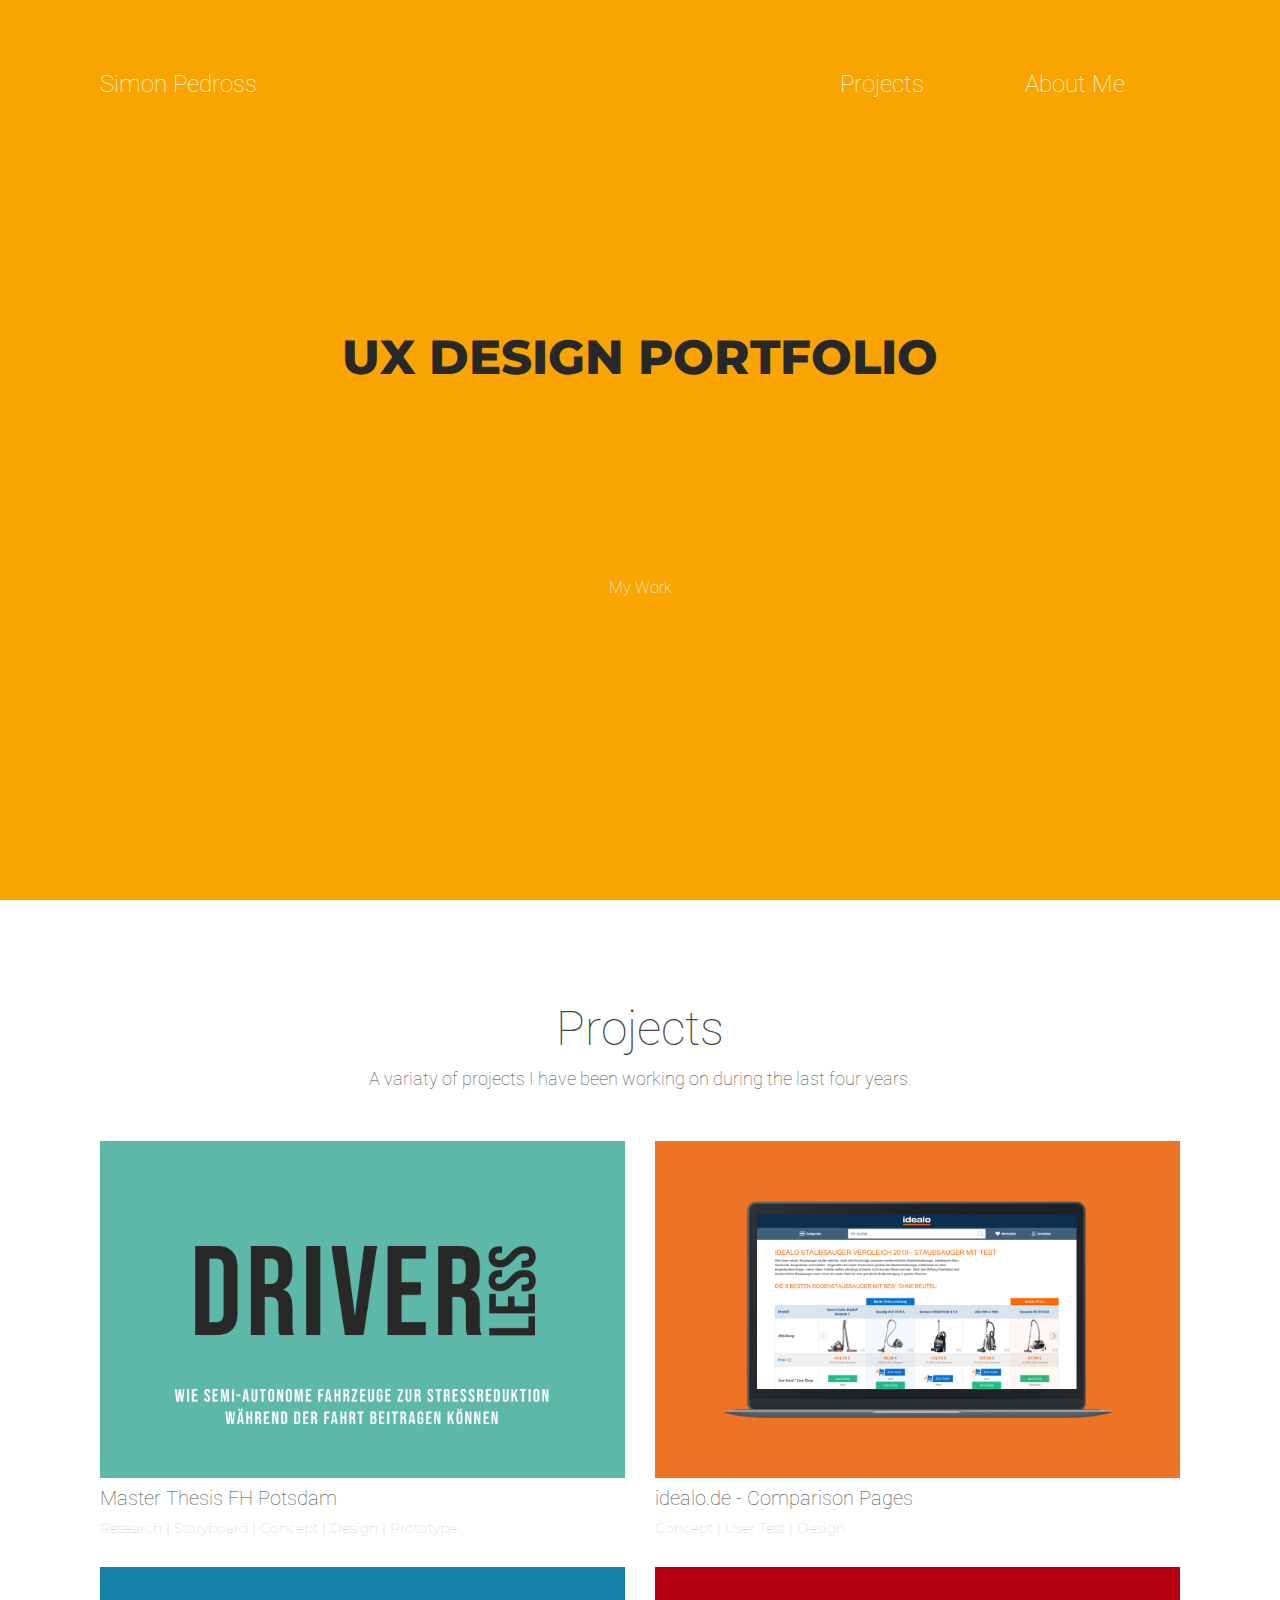
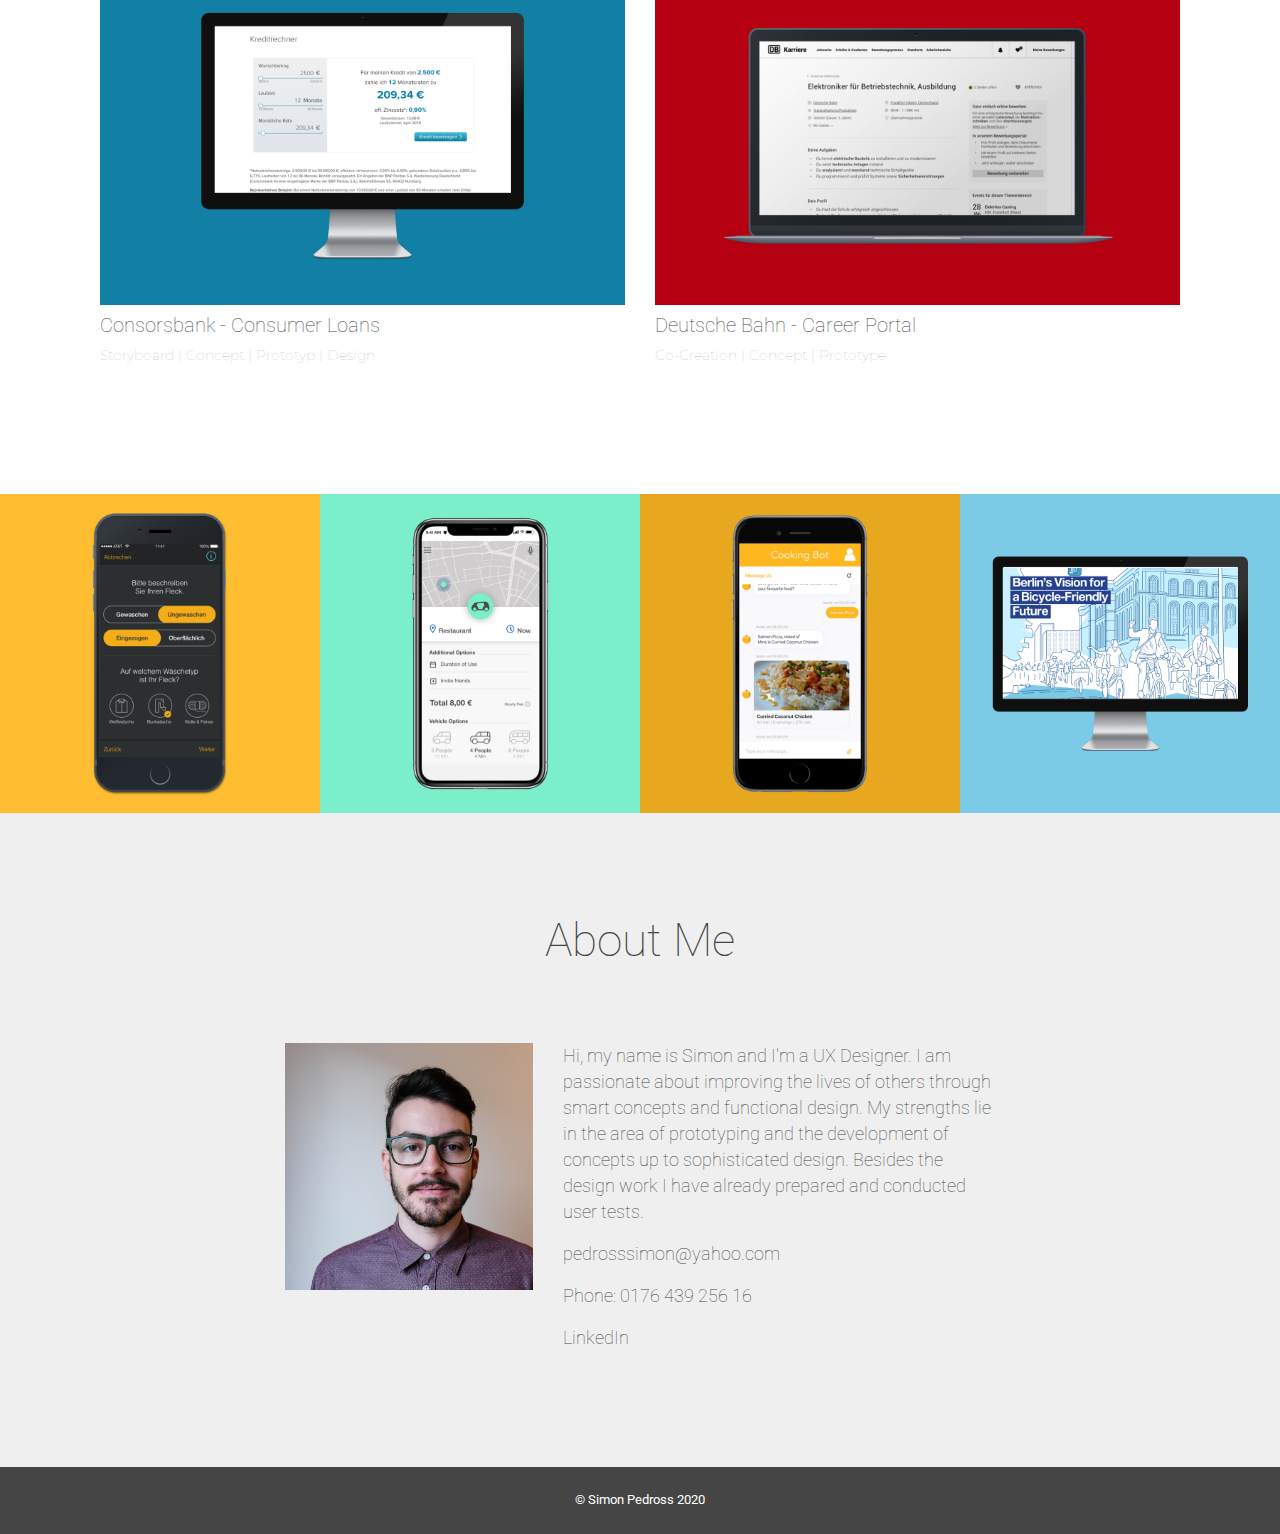
==== commit 00aec01f: "update" ====
--- a/index.html
+++ b/index.html
@@ -49,7 +49,7 @@
                 </div>
               </div>
               <div class="row">
-                <div class="col-lg-12" style="padding-top: 20%; text-align: center;">
+                <div class="col-lg-12" style="padding-top: 17%; text-align: center;">
                   <a class="scrollTo js-scroll-trigger" href="#portfolio" style="font-family: 'Roboto';">My Work</a>
                 </div>
               </div>
@@ -140,7 +140,7 @@
                 <p>Hi, my name is Simon and I'm a UX Designer. I am passionate about improving the lives of others through smart concepts and functional design. My strengths lie in the area of prototyping and the development of concepts up to sophisticated design. Besides the design work I have already prepared and conducted user tests.</p>
                 <a href=mailto:pedrosssimon@yahoo.com><p>pedrosssimon@yahoo.com</p></a>
                 <p>Phone: 0176 439 256 16</p>
-                <a href="https://www.linkedin.com/in/simon-pedross-124004177/"><p>LinkedIn</p></a>
+                <a href="https://www.linkedin.com/in/simon-pedross-124004177/" target="_blank"><p>LinkedIn</p></a>
             </div>
             <div class="col-lg-2"></div>
         </div>
--- a/css/myStyle.css
+++ b/css/myStyle.css
@@ -55,7 +55,7 @@
 
 header {
     background: #F9A400;
-    min-height: 800px;
+    min-height: 100%;
 }
 
 a {
@@ -248,8 +248,8 @@
 }
 
 figure figcaption {
-    font-size: 12px;
-  padding: 2px 4px 2px 4px;
+    font-size: 16px;
+  padding: 8px 4px 2px 4px;
   color: #ffffff;
   border-radius: 0 0 3px 3px;
 }
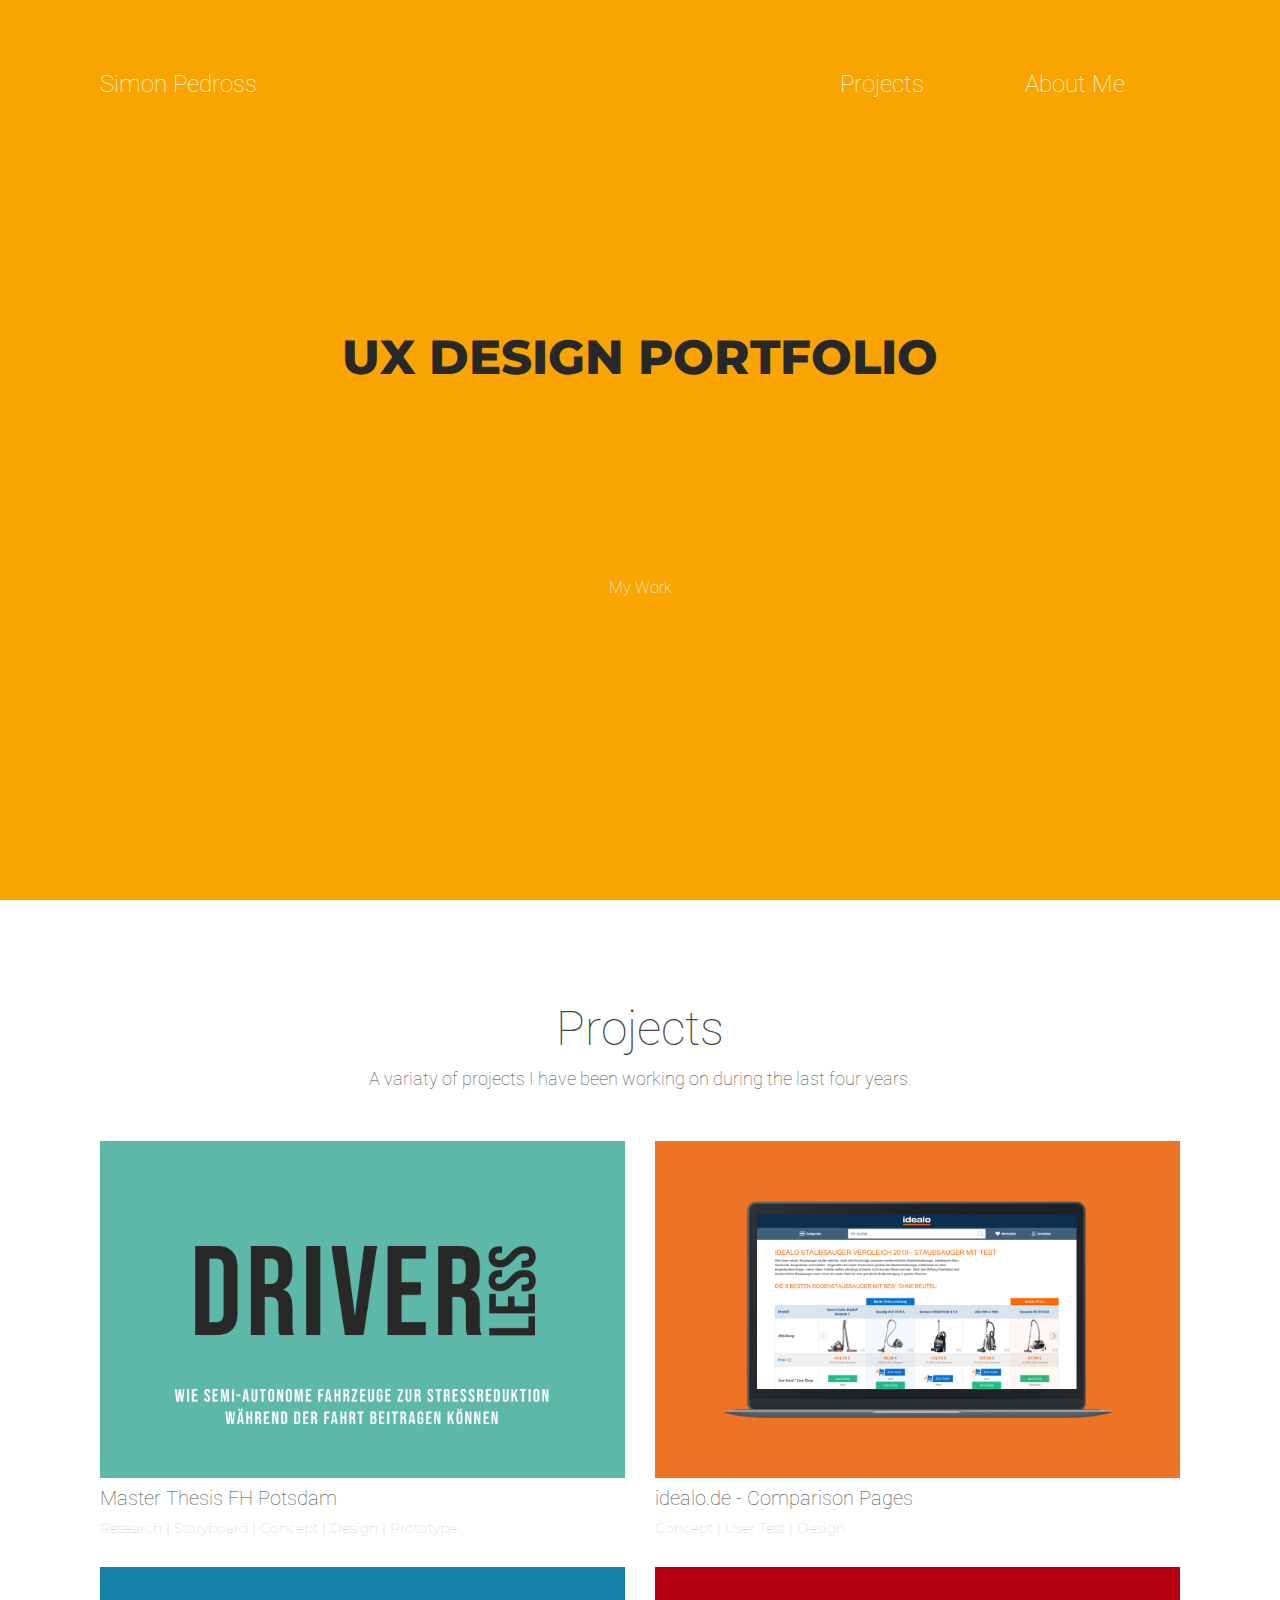
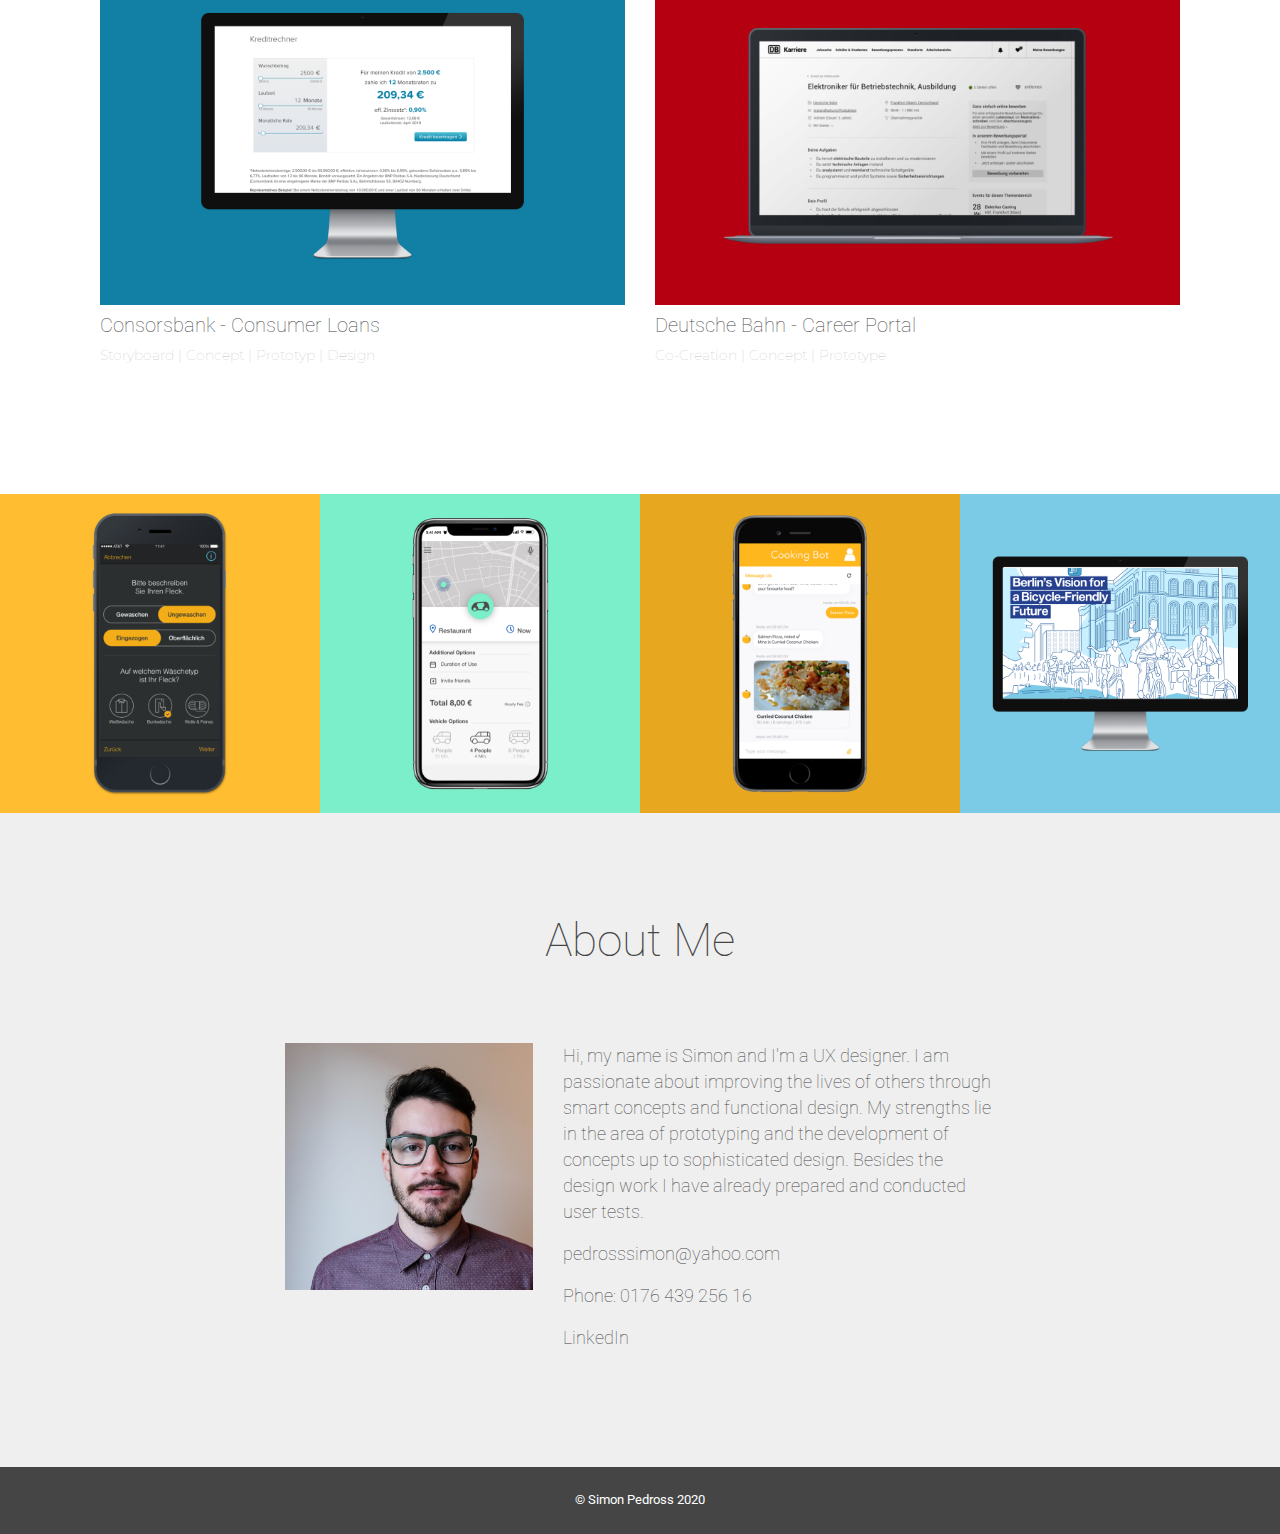
==== commit 7b256c37: "update" ====
--- a/index.html
+++ b/index.html
@@ -137,7 +137,7 @@
                 <img src="img/simon_pedross.jpg" width="100%" style="margin-bottom: 20px;">
             </div>
             <div class="col-lg-5">
-                <p>Hi, my name is Simon and I'm a UX Designer. I am passionate about improving the lives of others through smart concepts and functional design. My strengths lie in the area of prototyping and the development of concepts up to sophisticated design. Besides the design work I have already prepared and conducted user tests.</p>
+                <p>Hi, my name is Simon and I'm a UX designer. I am passionate about improving the lives of others through smart concepts and functional design. My strengths lie in the area of prototyping and the development of concepts up to sophisticated design. Besides the design work I have already prepared and conducted user tests.</p>
                 <a href=mailto:pedrosssimon@yahoo.com><p>pedrosssimon@yahoo.com</p></a>
                 <p>Phone: 0176 439 256 16</p>
                 <a href="https://www.linkedin.com/in/simon-pedross-124004177/" target="_blank"><p>LinkedIn</p></a>
